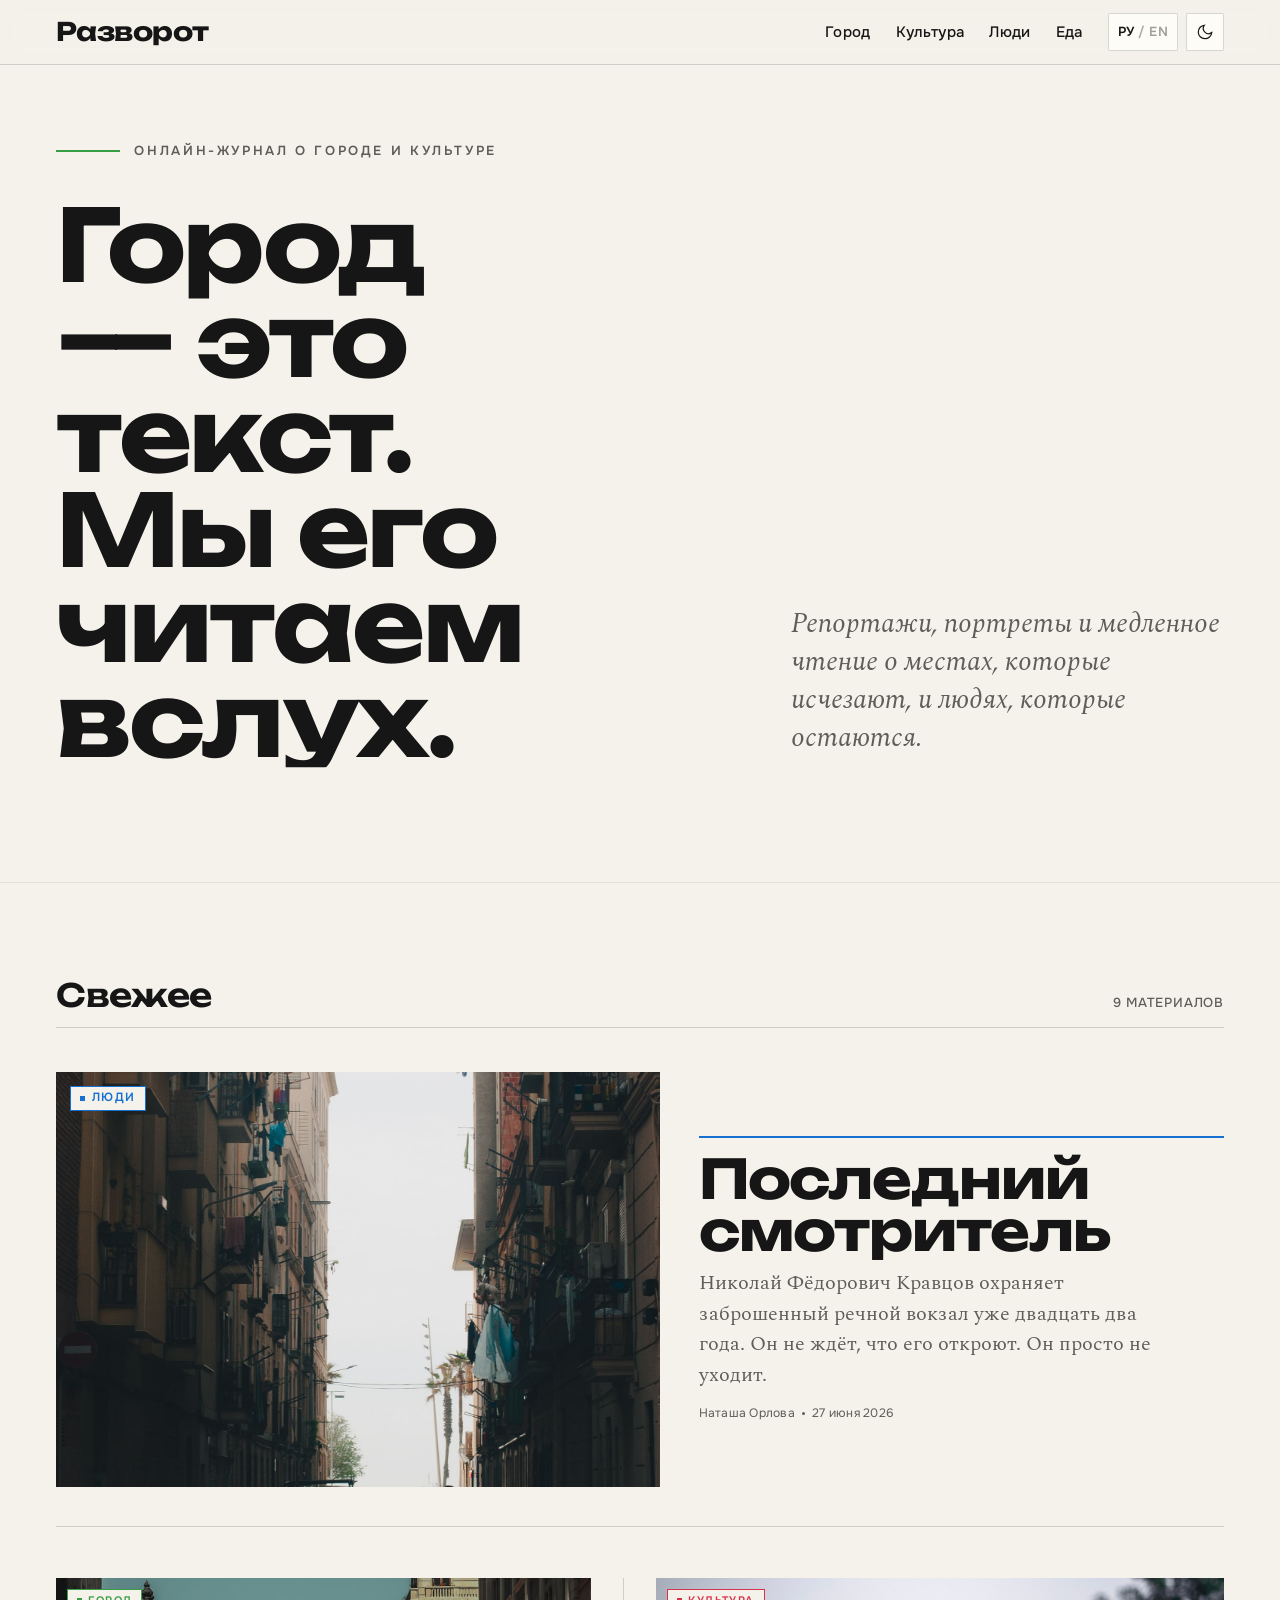
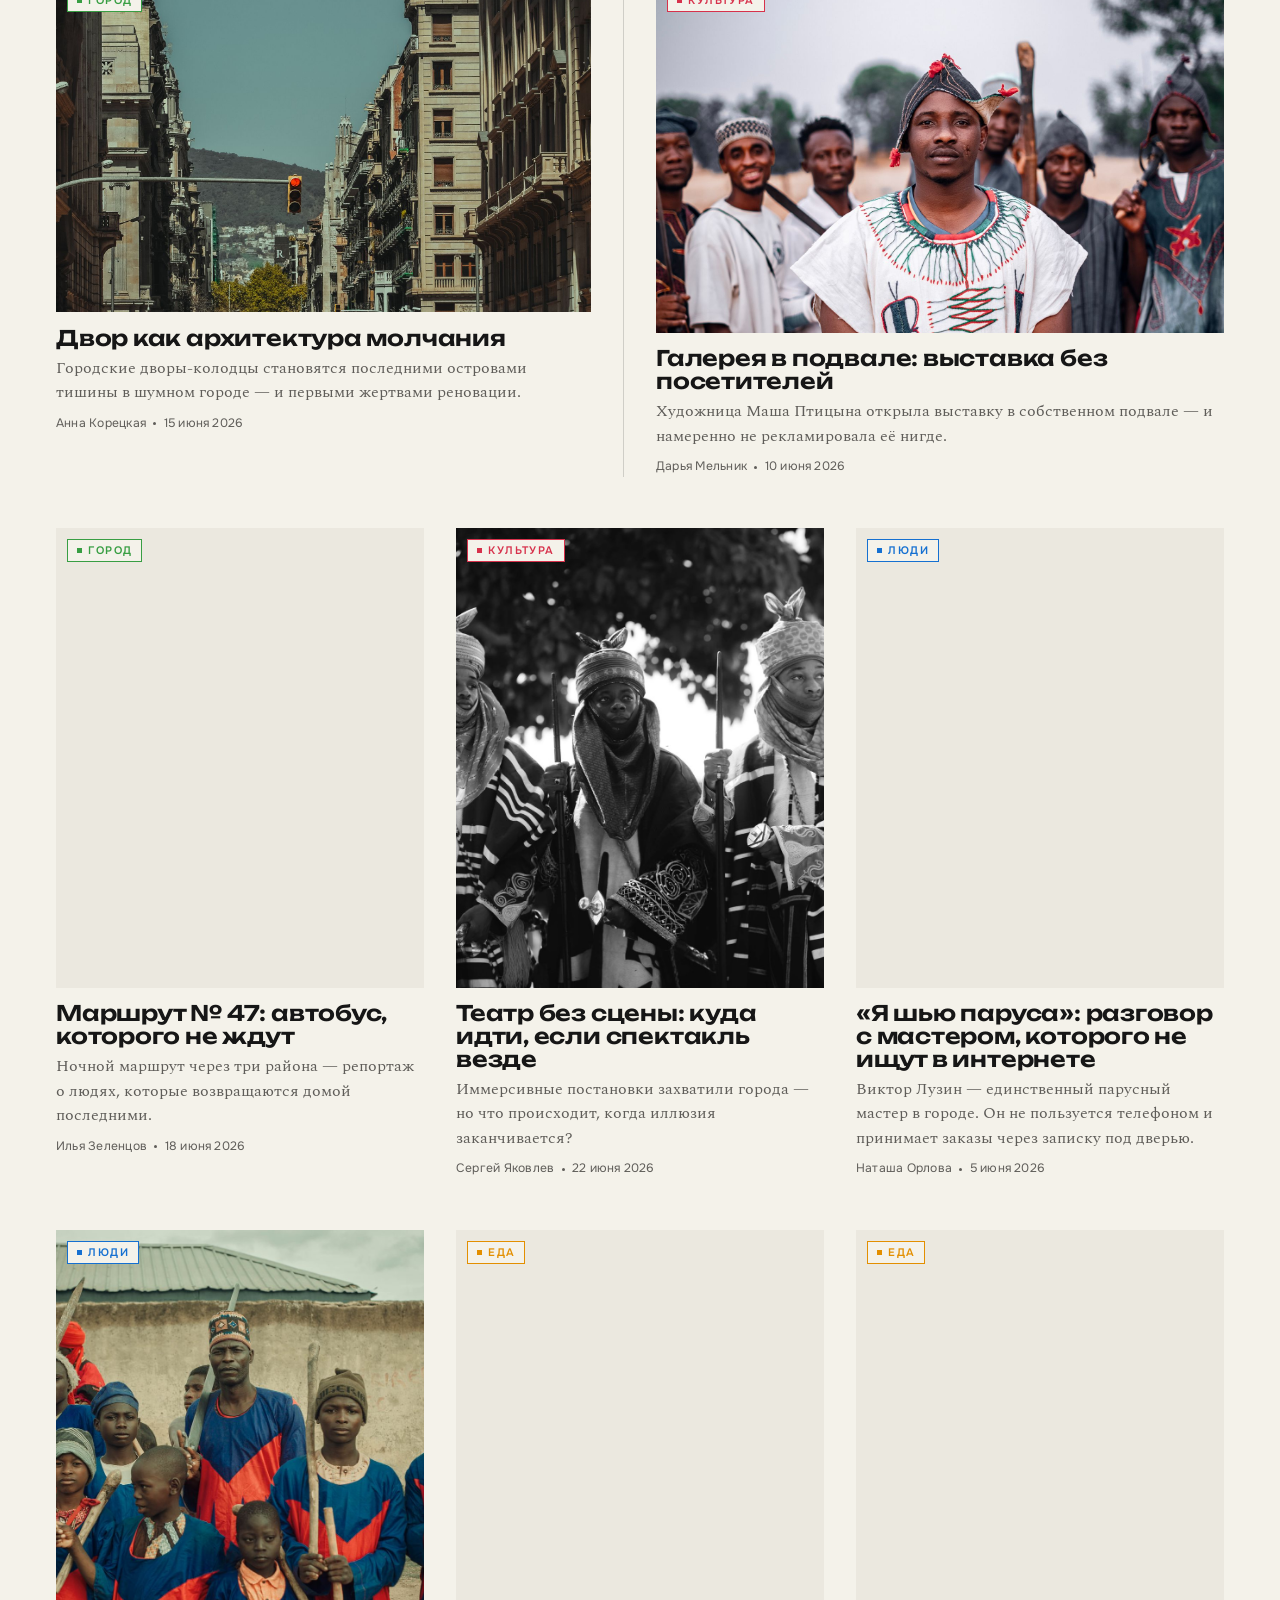
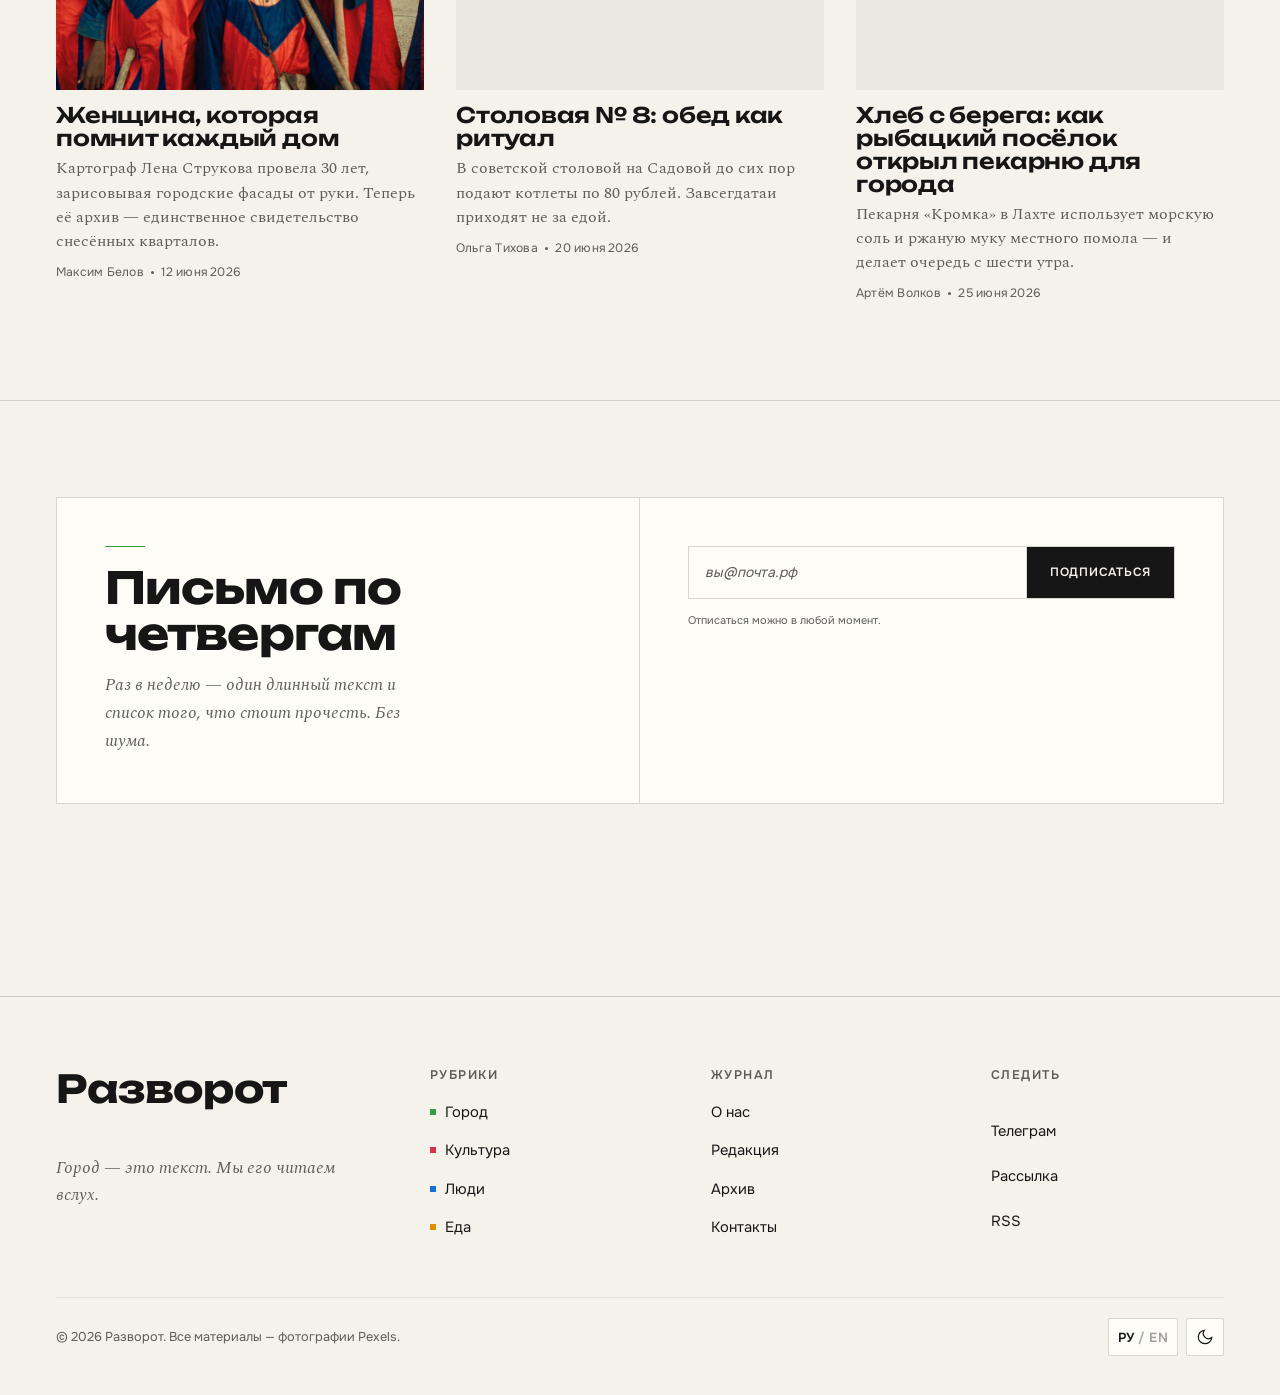
==== index.html @ 4202c64d "Журнал «Разворот» — RU/EN + тёмная тема, многостраничник" ====
<!DOCTYPE html>
<html lang="ru" data-theme="light">
<head>
  <meta charset="UTF-8">
  <meta name="viewport" content="width=device-width, initial-scale=1">
  <title data-ru="Разворот — журнал о городе и культуре" data-en="Razvorot — a magazine of city and culture">Разворот — журнал о городе и культуре</title>
  <meta name="description" data-ru="Город — это текст. Мы его читаем вслух." data-en="The city is a text. We read it aloud." content="Город — это текст. Мы его читаем вслух.">

  <!-- Favicon -->
  <link rel="icon" href="data:image/svg+xml,%3Csvg xmlns='http://www.w3.org/2000/svg' viewBox='0 0 32 32'%3E%3Crect width='32' height='32' fill='%23f2efe6'/%3E%3Ctext x='16' y='23' font-family='Georgia,serif' font-size='22' font-weight='700' text-anchor='middle' fill='%231a1a1a'%3E%D0%A0%3C/text%3E%3C/svg%3E">

  <!-- Theme-before-paint (no FOUC) -->
  <script>
    (function () {
      try {
        var t = localStorage.getItem('razvorot-theme');
        if (!t) t = matchMedia('(prefers-color-scheme: dark)').matches ? 'dark' : 'light';
        document.documentElement.setAttribute('data-theme', t);
        var l = localStorage.getItem('razvorot-lang');
        if (l === 'en') document.documentElement.setAttribute('lang', 'en');
      } catch (e) {}
    })();
  </script>

  <!-- Fonts: Unbounded (display) + Spectral (body) + Onest (ui), cyrillic+latin -->
  <link rel="preconnect" href="https://fonts.googleapis.com">
  <link rel="preconnect" href="https://fonts.gstatic.com" crossorigin>
  <link href="https://fonts.googleapis.com/css2?family=Unbounded:wght@600;700&family=Spectral:ital,wght@0,400;0,500;1,400;1,500&family=Onest:wght@400;500;600&display=swap&subset=cyrillic,latin" rel="stylesheet">

  <!-- Styles -->
  <link rel="stylesheet" href="css/base.css">
  <link rel="stylesheet" href="css/blocks/header.css">
  <link rel="stylesheet" href="css/blocks/masthead.css">
  <link rel="stylesheet" href="css/blocks/lenta.css">
  <link rel="stylesheet" href="css/blocks/newsletter.css">
  <link rel="stylesheet" href="css/blocks/footer.css">
</head>
<body>
  <!-- Scroll progress -->
  <div class="scroll-progress" aria-hidden="true">
    <div class="scroll-progress__bar" data-scroll-progress></div>
  </div>

  <a class="skip-link" href="#main" data-ru="К содержанию" data-en="Skip to content">К содержанию</a>

  <!-- ============ SHARED HEADER ============ -->
  <header class="site-header">
    <div class="container site-header__inner">
      <a class="wordmark" href="index.html" data-ru="Разворот" data-en="Razvorot">Разворот</a>

      <nav class="site-nav" aria-label="Рубрики">
        <ul class="site-nav__list">
          <li><a class="site-nav__link" href="rubric.html" data-rubric="city"    data-ru="Город" data-en="City">Город</a></li>
          <li><a class="site-nav__link" href="rubric.html" data-rubric="culture" data-ru="Культура" data-en="Culture">Культура</a></li>
          <li><a class="site-nav__link" href="rubric.html" data-rubric="people"  data-ru="Люди" data-en="People">Люди</a></li>
          <li><a class="site-nav__link" href="rubric.html" data-rubric="food"    data-ru="Еда" data-en="Food">Еда</a></li>
        </ul>

        <div class="site-tools">
          <button class="toggle-btn" data-lang-toggle type="button" aria-pressed="false" aria-label="Сменить язык / Switch language">
            <span class="lang-toggle__ru">РУ</span><span class="lang-toggle__sep">/</span><span class="lang-toggle__en">EN</span>
          </button>
          <button class="toggle-btn" data-theme-toggle type="button" aria-pressed="false"
                  data-label-dark="Тёмная тема" data-label-light="Светлая тема" aria-label="Тёмная тема">
            <svg class="theme-toggle__icon theme-toggle__moon" viewBox="0 0 24 24" fill="none" stroke="currentColor" stroke-width="1.6" aria-hidden="true"><path d="M21 12.8A9 9 0 1 1 11.2 3a7 7 0 0 0 9.8 9.8Z"/></svg>
            <svg class="theme-toggle__icon theme-toggle__sun" viewBox="0 0 24 24" fill="none" stroke="currentColor" stroke-width="1.6" aria-hidden="true"><circle cx="12" cy="12" r="4.2"/><path d="M12 2v2.5M12 19.5V22M2 12h2.5M19.5 12H22M4.9 4.9l1.8 1.8M17.3 17.3l1.8 1.8M19.1 4.9l-1.8 1.8M6.7 17.3l-1.8 1.8"/></svg>
          </button>
          <button class="burger" data-nav-toggle type="button" aria-expanded="false" aria-controls="nav-panel" aria-label="Меню">
            <span class="burger__bars"></span>
          </button>
        </div>
      </nav>
    </div>

    <!-- Mobile panel -->
    <div class="nav-panel" id="nav-panel" data-nav-panel data-open="false">
      <ul class="nav-panel__list">
        <li><a class="nav-panel__link" href="rubric.html"><span data-rubric="city"    data-ru="Город" data-en="City">Город</span></a></li>
        <li><a class="nav-panel__link" href="rubric.html"><span data-rubric="culture" data-ru="Культура" data-en="Culture">Культура</span></a></li>
        <li><a class="nav-panel__link" href="rubric.html"><span data-rubric="people"  data-ru="Люди" data-en="People">Люди</span></a></li>
        <li><a class="nav-panel__link" href="rubric.html"><span data-rubric="food"    data-ru="Еда" data-en="Food">Еда</span></a></li>
      </ul>
    </div>
  </header>

  <main id="main">
    <!-- ============ KINETIC MASTHEAD ============ -->
    <section class="masthead" data-masthead>
      <div class="container masthead__inner">
        <p class="masthead__eyebrow" data-reveal data-ru="Онлайн-журнал о городе и культуре" data-en="An online magazine of city and culture">Онлайн-журнал о городе и культуре</p>
        <h1 class="masthead__title">
          <span class="masthead__line" data-reveal-head data-ru="Город — это" data-en="The city is">Город — это</span>
          <span class="masthead__line" data-reveal-head data-ru="текст. Мы его" data-en="a text. We read">текст. Мы его</span>
          <span class="masthead__line" data-reveal-head data-ru="читаем вслух." data-en="it aloud.">читаем вслух.</span>
        </h1>
        <p class="masthead__tagline" data-reveal data-ru="Репортажи, портреты и медленное чтение о местах, которые исчезают, и людях, которые остаются." data-en="Reportage, portraits and slow reading about places that vanish and the people who stay.">Репортажи, портреты и медленное чтение о местах, которые исчезают, и людях, которые остаются.</p>
        <hr class="rule masthead__rule" data-reveal>
      </div>
    </section>

    <!-- ============ LENTA — broken grid of cards ============ -->
    <section class="lenta">
      <div class="container">
        <div class="lenta__head" data-reveal>
          <h2 class="lenta__title" data-ru="Свежее" data-en="Latest">Свежее</h2>
          <span class="lenta__count" data-ru="9 материалов" data-en="9 stories">9 материалов</span>
        </div>

        <div class="lenta__grid">

          <!-- HERO FEATURE -->
          <a class="card card--hero" href="article.html" data-rubric="people" data-reveal>
            <div class="card__media">
              <div class="card__img-wrap">
                <img class="card__img" src="img/hero-feature.jpg" width="1600" height="1100" loading="eager" decoding="async"
                     data-alt-ru="Заброшенный речной вокзал в сумерках" data-alt-en="An abandoned river terminal at dusk"
                     alt="Заброшенный речной вокзал в сумерках">
              </div>
              <span class="card__kicker" data-ru="Люди" data-en="People">Люди</span>
            </div>
            <div class="card__body">
              <h3 class="card__title" data-ru="Последний смотритель" data-en="The Last Caretaker">Последний смотритель</h3>
              <p class="card__dek" data-ru="Николай Фёдорович Кравцов охраняет заброшенный речной вокзал уже двадцать два года. Он не ждёт, что его откроют. Он просто не уходит." data-en="Nikolai Fyodorovich Kravtsov has been guarding an abandoned river terminal for twenty-two years. He is not waiting for it to reopen. He simply will not leave.">Николай Фёдорович Кравцов охраняет заброшенный речной вокзал уже двадцать два года. Он не ждёт, что его откроют. Он просто не уходит.</p>
              <p class="card__meta">
                <span data-ru="Наташа Орлова" data-en="Natasha Orlova">Наташа Орлова</span>
                <span class="card__meta-dot" aria-hidden="true"></span>
                <time datetime="2026-06-27" data-ru="27 июня 2026" data-en="June 27, 2026">27 июня 2026</time>
              </p>
            </div>
          </a>

          <!-- CITY 1 (wide) -->
          <a class="card card--wide" href="article.html" data-rubric="city" data-reveal style="--d:60ms">
            <div class="card__media">
              <div class="card__img-wrap">
                <img class="card__img" src="img/city-1.jpg" width="1600" height="1000" loading="lazy" decoding="async"
                     data-alt-ru="Городская улица с барьерами и архитектурой" data-alt-en="A city street with barriers and architecture"
                     alt="Городская улица с барьерами и архитектурой">
              </div>
              <span class="card__kicker" data-ru="Город" data-en="City">Город</span>
            </div>
            <div class="card__body">
              <h3 class="card__title" data-ru="Двор как архитектура молчания" data-en="The Courtyard as Architecture of Silence">Двор как архитектура молчания</h3>
              <p class="card__dek" data-ru="Городские дворы-колодцы становятся последними островами тишины в шумном городе — и первыми жертвами реновации." data-en="The city's enclosed courtyards are the last refuges of quiet in a loud metropolis — and the first to fall to renovation.">Городские дворы-колодцы становятся последними островами тишины в шумном городе — и первыми жертвами реновации.</p>
              <p class="card__meta">
                <span data-ru="Анна Корецкая" data-en="Anna Koretskaya">Анна Корецкая</span>
                <span class="card__meta-dot" aria-hidden="true"></span>
                <time datetime="2026-06-15" data-ru="15 июня 2026" data-en="June 15, 2026">15 июня 2026</time>
              </p>
            </div>
          </a>

          <!-- CULTURE 1 (wide) -->
          <a class="card card--wide" href="article.html" data-rubric="culture" data-reveal style="--d:120ms">
            <div class="card__media">
              <div class="card__img-wrap">
                <img class="card__img" src="img/culture-1.jpg" width="1600" height="1000" loading="lazy" decoding="async"
                     data-alt-ru="Художественная выставка, традиционный наряд" data-alt-en="An art exhibition, traditional attire"
                     alt="Художественная выставка, традиционный наряд">
              </div>
              <span class="card__kicker" data-ru="Культура" data-en="Culture">Культура</span>
            </div>
            <div class="card__body">
              <h3 class="card__title" data-ru="Галерея в подвале: выставка без посетителей" data-en="Gallery in a Basement: An Exhibition With No Audience">Галерея в подвале: выставка без посетителей</h3>
              <p class="card__dek" data-ru="Художница Маша Птицына открыла выставку в собственном подвале — и намеренно не рекламировала её нигде." data-en="Artist Masha Ptitsyna opened a show in her own basement and deliberately didn't advertise it anywhere.">Художница Маша Птицына открыла выставку в собственном подвале — и намеренно не рекламировала её нигде.</p>
              <p class="card__meta">
                <span data-ru="Дарья Мельник" data-en="Daria Melnik">Дарья Мельник</span>
                <span class="card__meta-dot" aria-hidden="true"></span>
                <time datetime="2026-06-10" data-ru="10 июня 2026" data-en="June 10, 2026">10 июня 2026</time>
              </p>
            </div>
          </a>

          <!-- CITY 2 -->
          <a class="card" href="article.html" data-rubric="city" data-reveal>
            <div class="card__media">
              <div class="card__img-wrap">
                <img class="card__img" src="img/city-2.jpg" width="1600" height="2000" loading="lazy" decoding="async"
                     data-alt-ru="Узкая европейская улочка" data-alt-en="A narrow European alleyway"
                     alt="Узкая европейская улочка">
              </div>
              <span class="card__kicker" data-ru="Город" data-en="City">Город</span>
            </div>
            <div class="card__body">
              <h3 class="card__title" data-ru="Маршрут № 47: автобус, которого не ждут" data-en="Route 47: The Bus Nobody Waits For">Маршрут № 47: автобус, которого не ждут</h3>
              <p class="card__dek" data-ru="Ночной маршрут через три района — репортаж о людях, которые возвращаются домой последними." data-en="A late-night route through three districts — a report on the people who come home last.">Ночной маршрут через три района — репортаж о людях, которые возвращаются домой последними.</p>
              <p class="card__meta">
                <span data-ru="Илья Зеленцов" data-en="Ilya Zelentsov">Илья Зеленцов</span>
                <span class="card__meta-dot" aria-hidden="true"></span>
                <time datetime="2026-06-18" data-ru="18 июня 2026" data-en="June 18, 2026">18 июня 2026</time>
              </p>
            </div>
          </a>

          <!-- CULTURE 2 -->
          <a class="card" href="article.html" data-rubric="culture" data-reveal style="--d:60ms">
            <div class="card__media">
              <div class="card__img-wrap">
                <img class="card__img" src="img/culture-2.jpg" width="1600" height="1067" loading="lazy" decoding="async"
                     data-alt-ru="Люди в традиционных нарядах на фестивале" data-alt-en="People in traditional attire at a festival"
                     alt="Люди в традиционных нарядах на фестивале">
              </div>
              <span class="card__kicker" data-ru="Культура" data-en="Culture">Культура</span>
            </div>
            <div class="card__body">
              <h3 class="card__title" data-ru="Театр без сцены: куда идти, если спектакль везде" data-en="Theatre Without a Stage: Where to Go When the Show Is Everywhere">Театр без сцены: куда идти, если спектакль везде</h3>
              <p class="card__dek" data-ru="Иммерсивные постановки захватили города — но что происходит, когда иллюзия заканчивается?" data-en="Immersive productions have taken over cities — but what happens when the illusion runs out?">Иммерсивные постановки захватили города — но что происходит, когда иллюзия заканчивается?</p>
              <p class="card__meta">
                <span data-ru="Сергей Яковлев" data-en="Sergey Yakovlev">Сергей Яковлев</span>
                <span class="card__meta-dot" aria-hidden="true"></span>
                <time datetime="2026-06-22" data-ru="22 июня 2026" data-en="June 22, 2026">22 июня 2026</time>
              </p>
            </div>
          </a>

          <!-- PEOPLE 1 -->
          <a class="card" href="article.html" data-rubric="people" data-reveal style="--d:120ms">
            <div class="card__media">
              <div class="card__img-wrap">
                <img class="card__img" src="img/people-1.jpg" width="1600" height="2000" loading="lazy" decoding="async"
                     data-alt-ru="Портрет в традиционном наряде" data-alt-en="A portrait in traditional attire"
                     alt="Портрет в традиционном наряде">
              </div>
              <span class="card__kicker" data-ru="Люди" data-en="People">Люди</span>
            </div>
            <div class="card__body">
              <h3 class="card__title" data-ru="«Я шью паруса»: разговор с мастером, которого не ищут в интернете" data-en="'I Sew Sails': A Conversation With a Craftsman You Won't Find Online">«Я шью паруса»: разговор с мастером, которого не ищут в интернете</h3>
              <p class="card__dek" data-ru="Виктор Лузин — единственный парусный мастер в городе. Он не пользуется телефоном и принимает заказы через записку под дверью." data-en="Viktor Luzin is the city's only sailmaker. He doesn't use a phone and accepts orders via a note slipped under his door.">Виктор Лузин — единственный парусный мастер в городе. Он не пользуется телефоном и принимает заказы через записку под дверью.</p>
              <p class="card__meta">
                <span data-ru="Наташа Орлова" data-en="Natasha Orlova">Наташа Орлова</span>
                <span class="card__meta-dot" aria-hidden="true"></span>
                <time datetime="2026-06-05" data-ru="5 июня 2026" data-en="June 5, 2026">5 июня 2026</time>
              </p>
            </div>
          </a>

          <!-- PEOPLE 2 -->
          <a class="card" href="article.html" data-rubric="people" data-reveal>
            <div class="card__media">
              <div class="card__img-wrap">
                <img class="card__img" src="img/people-2.jpg" width="1600" height="1067" loading="lazy" decoding="async"
                     data-alt-ru="Люди с церемониальными посохами на улице" data-alt-en="People with ceremonial staffs outdoors"
                     alt="Люди с церемониальными посохами на улице">
              </div>
              <span class="card__kicker" data-ru="Люди" data-en="People">Люди</span>
            </div>
            <div class="card__body">
              <h3 class="card__title" data-ru="Женщина, которая помнит каждый дом" data-en="The Woman Who Remembers Every Building">Женщина, которая помнит каждый дом</h3>
              <p class="card__dek" data-ru="Картограф Лена Струкова провела 30 лет, зарисовывая городские фасады от руки. Теперь её архив — единственное свидетельство снесённых кварталов." data-en="Cartographer Lena Strukova spent 30 years sketching city facades by hand. Her archive is now the only record of demolished blocks.">Картограф Лена Струкова провела 30 лет, зарисовывая городские фасады от руки. Теперь её архив — единственное свидетельство снесённых кварталов.</p>
              <p class="card__meta">
                <span data-ru="Максим Белов" data-en="Maxim Belov">Максим Белов</span>
                <span class="card__meta-dot" aria-hidden="true"></span>
                <time datetime="2026-06-12" data-ru="12 июня 2026" data-en="June 12, 2026">12 июня 2026</time>
              </p>
            </div>
          </a>

          <!-- FOOD 1 -->
          <a class="card" href="article.html" data-rubric="food" data-reveal style="--d:60ms">
            <div class="card__media">
              <div class="card__img-wrap">
                <img class="card__img" src="img/food-1.jpg" width="1600" height="2000" loading="lazy" decoding="async"
                     data-alt-ru="Тарелка пасты со сливочным соусом" data-alt-en="A plate of pasta with cream sauce"
                     alt="Тарелка пасты со сливочным соусом">
              </div>
              <span class="card__kicker" data-ru="Еда" data-en="Food">Еда</span>
            </div>
            <div class="card__body">
              <h3 class="card__title" data-ru="Столовая № 8: обед как ритуал" data-en="Canteen No. 8: Lunch as Ritual">Столовая № 8: обед как ритуал</h3>
              <p class="card__dek" data-ru="В советской столовой на Садовой до сих пор подают котлеты по 80 рублей. Завсегдатаи приходят не за едой." data-en="A Soviet-era canteen on Sadovaya still serves cutlets for 80 rubles. The regulars don't come for the food.">В советской столовой на Садовой до сих пор подают котлеты по 80 рублей. Завсегдатаи приходят не за едой.</p>
              <p class="card__meta">
                <span data-ru="Ольга Тихова" data-en="Olga Tikhova">Ольга Тихова</span>
                <span class="card__meta-dot" aria-hidden="true"></span>
                <time datetime="2026-06-20" data-ru="20 июня 2026" data-en="June 20, 2026">20 июня 2026</time>
              </p>
            </div>
          </a>

          <!-- FOOD 2 -->
          <a class="card" href="article.html" data-rubric="food" data-reveal style="--d:120ms">
            <div class="card__media">
              <div class="card__img-wrap">
                <img class="card__img" src="img/food-2.jpg" width="1600" height="2000" loading="lazy" decoding="async"
                     data-alt-ru="Тартар из тунца на белой тарелке" data-alt-en="Tuna tartare on a white plate"
                     alt="Тартар из тунца на белой тарелке">
              </div>
              <span class="card__kicker" data-ru="Еда" data-en="Food">Еда</span>
            </div>
            <div class="card__body">
              <h3 class="card__title" data-ru="Хлеб с берега: как рыбацкий посёлок открыл пекарню для города" data-en="Bread From the Shore: How a Fishing Village Opened a Bakery for the City">Хлеб с берега: как рыбацкий посёлок открыл пекарню для города</h3>
              <p class="card__dek" data-ru="Пекарня «Кромка» в Лахте использует морскую соль и ржаную муку местного помола — и делает очередь с шести утра." data-en="Kromka bakery in Lakhta uses sea salt and locally milled rye flour — and draws a queue from six in the morning.">Пекарня «Кромка» в Лахте использует морскую соль и ржаную муку местного помола — и делает очередь с шести утра.</p>
              <p class="card__meta">
                <span data-ru="Артём Волков" data-en="Artyom Volkov">Артём Волков</span>
                <span class="card__meta-dot" aria-hidden="true"></span>
                <time datetime="2026-06-25" data-ru="25 июня 2026" data-en="June 25, 2026">25 июня 2026</time>
              </p>
            </div>
          </a>

        </div>
      </div>
    </section>

    <!-- ============ NEWSLETTER ============ -->
    <section class="newsletter">
      <div class="container">
        <div class="newsletter__inner" data-reveal data-newsletter>
          <div>
            <h2 class="newsletter__title" data-ru="Письмо по четвергам" data-en="A letter on Thursdays">Письмо по четвергам</h2>
            <p class="newsletter__lead" data-ru="Раз в неделю — один длинный текст и список того, что стоит прочесть. Без шума." data-en="Once a week — one long read and a short list worth your time. No noise.">Раз в неделю — один длинный текст и список того, что стоит прочесть. Без шума.</p>
          </div>

          <form class="newsletter__form" data-newsletter-form novalidate>
            <div class="newsletter__row">
              <input class="newsletter__input" type="email" name="email" required autocomplete="email"
                     data-ru="вы@почта.рф" data-en="you@email.com" placeholder="вы@почта.рф"
                     aria-label="Email">
              <button class="newsletter__btn" type="submit" data-ru="Подписаться" data-en="Subscribe">Подписаться</button>
            </div>
            <p class="newsletter__note" data-ru="Отписаться можно в любой момент." data-en="Unsubscribe anytime.">Отписаться можно в любой момент.</p>
          </form>

          <p class="newsletter__success" role="status">
            <svg class="newsletter__success-icon" viewBox="0 0 26 26" fill="none" aria-hidden="true">
              <circle cx="13" cy="13" r="11.5" stroke-width="1.5"/>
              <path d="M7.5 13.5l3.5 3.5 7.5-8" stroke-width="2" stroke-linecap="round" stroke-linejoin="round"/>
            </svg>
            <span data-ru="Готово — проверьте почту." data-en="Done — check your inbox.">Готово — проверьте почту.</span>
          </p>
        </div>
      </div>
    </section>
  </main>

  <!-- ============ SHARED FOOTER ============ -->
  <footer class="site-footer">
    <div class="container">
      <div class="site-footer__top">
        <div class="site-footer__brand" data-reveal>
          <a class="wordmark" href="index.html" data-ru="Разворот" data-en="Razvorot">Разворот</a>
          <p class="site-footer__about" data-ru="Город — это текст. Мы его читаем вслух." data-en="The city is a text. We read it aloud.">Город — это текст. Мы его читаем вслух.</p>
        </div>

        <div class="footer-col" data-reveal style="--d:150ms">
          <h3 class="footer-col__title" data-ru="Рубрики" data-en="Rubrics">Рубрики</h3>
          <ul class="footer-col__list">
            <li><a class="footer-col__link" href="rubric.html" data-rubric="city"    data-ru="Город" data-en="City">Город</a></li>
            <li><a class="footer-col__link" href="rubric.html" data-rubric="culture" data-ru="Культура" data-en="Culture">Культура</a></li>
            <li><a class="footer-col__link" href="rubric.html" data-rubric="people"  data-ru="Люди" data-en="People">Люди</a></li>
            <li><a class="footer-col__link" href="rubric.html" data-rubric="food"    data-ru="Еда" data-en="Food">Еда</a></li>
          </ul>
        </div>

        <div class="footer-col" data-reveal style="--d:300ms">
          <h3 class="footer-col__title" data-ru="Журнал" data-en="Magazine">Журнал</h3>
          <ul class="footer-col__list">
            <li><a class="footer-col__link" href="#" data-ru="О нас" data-en="About">О нас</a></li>
            <li><a class="footer-col__link" href="#" data-ru="Редакция" data-en="Editorial team">Редакция</a></li>
            <li><a class="footer-col__link" href="#" data-ru="Архив" data-en="Archive">Архив</a></li>
            <li><a class="footer-col__link" href="#" data-ru="Контакты" data-en="Contacts">Контакты</a></li>
          </ul>
        </div>

        <div class="footer-col" data-reveal style="--d:450ms">
          <h3 class="footer-col__title" data-ru="Следить" data-en="Follow">Следить</h3>
          <ul class="footer-col__list">
            <li><a class="footer-col__link" href="#" data-ru="Телеграм" data-en="Telegram">Телеграм</a></li>
            <li><a class="footer-col__link" href="#" data-ru="Рассылка" data-en="Newsletter">Рассылка</a></li>
            <li><a class="footer-col__link" href="#" data-ru="RSS" data-en="RSS">RSS</a></li>
          </ul>
        </div>
      </div>

      <div class="site-footer__bottom">
        <p class="site-footer__copy" data-ru="© 2026 Разворот. Все материалы — фотографии Pexels." data-en="© 2026 Razvorot. All imagery courtesy of Pexels.">© 2026 Разворот. Все материалы — фотографии Pexels.</p>
        <div class="site-tools">
          <button class="toggle-btn" data-lang-toggle type="button" aria-pressed="false" aria-label="Сменить язык / Switch language">
            <span class="lang-toggle__ru">РУ</span><span class="lang-toggle__sep">/</span><span class="lang-toggle__en">EN</span>
          </button>
          <button class="toggle-btn" data-theme-toggle type="button" aria-pressed="false"
                  data-label-dark="Тёмная тема" data-label-light="Светлая тема" aria-label="Тёмная тема">
            <svg class="theme-toggle__icon theme-toggle__moon" viewBox="0 0 24 24" fill="none" stroke="currentColor" stroke-width="1.6" aria-hidden="true"><path d="M21 12.8A9 9 0 1 1 11.2 3a7 7 0 0 0 9.8 9.8Z"/></svg>
            <svg class="theme-toggle__icon theme-toggle__sun" viewBox="0 0 24 24" fill="none" stroke="currentColor" stroke-width="1.6" aria-hidden="true"><circle cx="12" cy="12" r="4.2"/><path d="M12 2v2.5M12 19.5V22M2 12h2.5M19.5 12H22M4.9 4.9l1.8 1.8M17.3 17.3l1.8 1.8M19.1 4.9l-1.8 1.8M6.7 17.3l-1.8 1.8"/></svg>
          </button>
        </div>
      </div>
    </div>
  </footer>

  <!-- Newsletter success (small, page-local) -->
  <script>
    (function () {
      var box = document.querySelector('[data-newsletter]');
      var form = document.querySelector('[data-newsletter-form]');
      if (!box || !form) return;
      form.addEventListener('submit', function (e) {
        e.preventDefault();
        var email = form.querySelector('input[type="email"]');
        if (!email || !email.value || !email.checkValidity()) { email && email.focus(); return; }
        box.classList.add('is-done');
      });
    })();
  </script>

  <!-- Shared module entry -->
  <script type="module" src="js/main.js"></script>
</body>
</html>
---- css/base.css ----
/* ============================================================
   base.css — reset, theme-driven body, base type, utilities,
   reveal contract, scroll-progress, a11y. Tokens from settings.css.
   ============================================================ */

@import url('./settings.css');

/* ---- Reset ---- */
*, *::before, *::after { box-sizing: border-box; }
* { margin: 0; }

html {
  overflow-x: clip;                 /* no 390px horizontal overflow */
  -webkit-text-size-adjust: 100%;
  scroll-behavior: smooth;
}
body {
  overflow-x: hidden;               /* belt + braces with html clip */
  background: var(--bg);
  color: var(--ink);
  font-family: var(--font-body);
  font-size: clamp(1rem, 0.96rem + 0.3vw, 1.125rem);
  line-height: 1.6;
  font-weight: 400;
  -webkit-font-smoothing: antialiased;
  text-rendering: optimizeLegibility;
  min-height: 100dvh;
  transition: background 0.35s var(--ease), color 0.35s var(--ease);
}

img, picture, svg, video { display: block; max-width: 100%; height: auto; }
img { background: var(--surface-2); }

button, input, select, textarea { font: inherit; color: inherit; }
button { cursor: pointer; background: none; border: none; }
a { color: inherit; text-decoration: none; }

ul, ol { list-style: none; padding: 0; }

/* ---- Base type ---- */
h1, h2, h3, h4 { font-family: var(--font-head); font-weight: 700; line-height: 1.04; letter-spacing: -0.01em; }
h1 { font-weight: 700; }
.font-ui { font-family: var(--font-ui); }

::selection { background: var(--accent); color: var(--bg); }

/* ---- Layout utilities ---- */
.container {
  width: 100%;
  max-width: var(--container);
  margin-inline: auto;
  padding-inline: var(--pad-x);
}
.u-wrap { max-width: var(--container); margin-inline: auto; }
.u-bleed { width: 100vw; margin-inline: calc(50% - 50vw); }

/* hairline column rule */
.rule { border: 0; border-top: var(--line-w) solid var(--line); }

/* ============================================================
   REVEAL CONTRACT — declared ONCE here. Blocks only toggle .is-revealed.
   ============================================================ */
[data-reveal] {
  opacity: 0;
  transform: translateY(var(--reveal-shift));
  transition:
    opacity var(--reveal-dur) var(--ease),
    transform var(--reveal-dur) var(--ease);
  will-change: opacity, transform;
}
[data-reveal].is-revealed {
  opacity: 1;
  transform: none;
}

/* headline clip-wipe (kinetic masthead / titles) */
[data-reveal-head] {
  clip-path: inset(0 100% 0 0);
  transition: clip-path var(--reveal-dur) var(--ease-out);
  will-change: clip-path;
}
[data-reveal-head].is-revealed {
  clip-path: inset(0 0 0 0);
}

/* staggered children via inline --d (transition-delay) */
[data-reveal][style*="--d"] { transition-delay: var(--d); }

@media (prefers-reduced-motion: reduce) {
  html { scroll-behavior: auto; }
  *, *::before, *::after {
    animation-duration: 0.001ms !important;
    transition-duration: 0.001ms !important;
  }
  [data-reveal], [data-reveal-head] { opacity: 1; transform: none; clip-path: none; }
}

/* ============================================================
   Scroll-progress bar — thin, top, accent-tinted.
   ============================================================ */
.scroll-progress {
  position: fixed;
  inset: 0 0 auto 0;
  height: 3px;
  z-index: 200;
  background: transparent;
  pointer-events: none;
}
.scroll-progress__bar {
  height: 100%;
  width: 0%;
  background: var(--ink);
  transform-origin: left center;
  transition: width 80ms linear;
}

/* ---- Skip link ---- */
.skip-link {
  position: absolute;
  left: 0.5rem;
  top: -3rem;
  z-index: 300;
  padding: 0.6rem 1rem;
  background: var(--ink);
  color: var(--bg);
  font-family: var(--font-ui);
  font-size: 0.875rem;
  border-radius: 0;
  transition: top 0.18s var(--ease);
}
.skip-link:focus { top: 0.5rem; }

/* ---- Focus-visible ---- */
:focus-visible {
  outline: 2px solid var(--accent);
  outline-offset: 3px;
}
[data-rubric] :focus-visible,
[data-rubric]:focus-visible { outline-color: var(--accent); }

/* ---- Helpers ---- */
.visually-hidden {
  position: absolute; width: 1px; height: 1px;
  padding: 0; margin: -1px; overflow: hidden;
  clip: rect(0 0 0 0); white-space: nowrap; border: 0;
}
---- css/blocks/header.css ----
/* ============================================================
   header.css — shared sticky masthead bar for «Разворот».
   Wordmark · rubric nav · lang-toggle (РУ/EN) · theme-toggle
   (sun/moon) · burger + mobile panel.

   Editorial broadsheet: 1px hairline rules, 0–2px radius, NO heavy
   shadows, fluid clamp(). References ONLY theme tokens (light AND
   dark). Per-rubric --accent appears ONLY on nav underlines / kickers
   / hairlines — never body text. AA in BOTH themes. Clean 390px
   reflow: mobile overrides reuse the SAME selectors. Identical across
   index.html / article.html / rubric.html.
   ============================================================ */

/* ---- Bar ---------------------------------------------------- */
.site-header {
  position: sticky;
  top: 0;
  z-index: 100;
  /* translucent newsprint; falls back to solid where no backdrop-filter */
  background: var(--bg);
  border-bottom: var(--line-w) solid var(--line);
}
@supports (backdrop-filter: blur(1px)) or (-webkit-backdrop-filter: blur(1px)) {
  .site-header {
    background: color-mix(in oklch, var(--bg) 86%, transparent);
    -webkit-backdrop-filter: saturate(1.1) blur(10px);
    backdrop-filter: saturate(1.1) blur(10px);
  }
}

.site-header__inner {
  display: flex;
  align-items: center;
  gap: clamp(1rem, 3vw, 2.5rem);
  min-height: 64px;
  padding-block: 0.7rem;
}

/* ---- Wordmark ----------------------------------------------- */
.wordmark {
  font-family: var(--font-head);
  font-weight: 700;
  font-size: clamp(1.15rem, 1rem + 0.8vw, 1.6rem);
  letter-spacing: -0.02em;
  line-height: 1;
  white-space: nowrap;
  color: var(--ink);
  transition: opacity 0.2s var(--ease);
}
.site-header .wordmark:hover { opacity: 0.7; }

/* ---- Primary nav (desktop) ---------------------------------- */
.site-nav {
  display: flex;
  align-items: center;
  gap: clamp(0.75rem, 2vw, 1.6rem);
  margin-inline-start: auto;        /* push nav + tools to the right */
}
.site-nav__list {
  display: flex;
  align-items: center;
  gap: clamp(0.85rem, 2vw, 1.6rem);
}
.site-nav__link {
  display: inline-block;
  font-family: var(--font-ui);
  font-weight: 500;
  font-size: clamp(0.85rem, 0.82rem + 0.15vw, 0.95rem);
  letter-spacing: 0.01em;
  line-height: 1;
  padding: 0.4rem 0;
  position: relative;
  color: var(--ink);              /* AA body ink — accent only on the rule */
}
/* hairline underline that resolves into the rubric accent */
.site-nav__link::after {
  content: "";
  position: absolute;
  left: 0;
  right: 0;
  bottom: -2px;
  height: 2px;
  background: var(--accent);
  transform: scaleX(0);
  transform-origin: left center;
  transition: transform 0.28s var(--ease);
}
.site-nav__link:hover::after,
.site-nav__link:focus-visible::after,
.site-nav__link[aria-current="page"]::after { transform: scaleX(1); }
.site-nav__link[aria-current="page"] { font-weight: 600; }

/* ---- Toolbar (toggles + burger) ----------------------------- */
.site-tools {
  display: flex;
  align-items: center;
  gap: 0.5rem;
}

.toggle-btn {
  display: inline-flex;
  align-items: center;
  justify-content: center;
  height: 38px;
  min-width: 38px;
  padding-inline: 0.55rem;
  border: var(--line-w) solid var(--line);
  border-radius: 2px;             /* editorial: minimal radius */
  background: var(--surface);
  color: var(--ink);
  font-family: var(--font-ui);
  font-weight: 600;
  font-size: 0.82rem;
  line-height: 1;
  letter-spacing: 0.04em;
  transition:
    background 0.2s var(--ease),
    border-color 0.2s var(--ease),
    color 0.2s var(--ease);
}
.toggle-btn:hover { border-color: var(--ink); }

/* lang toggle — РУ / EN; the inactive language dims (JS sets data-lang) */
.lang-toggle__ru,
.lang-toggle__en { display: inline; transition: opacity 0.2s var(--ease); }
[data-lang-toggle][data-lang="ru"] .lang-toggle__en,
[data-lang-toggle]:not([data-lang]) .lang-toggle__en { opacity: 0.4; }
[data-lang-toggle][data-lang="en"] .lang-toggle__ru { opacity: 0.4; }
.lang-toggle__sep { opacity: 0.35; margin-inline: 0.22rem; }

/* theme toggle — sun in dark, moon in light */
.theme-toggle__icon { width: 18px; height: 18px; }
.theme-toggle__sun  { display: none; }
.theme-toggle__moon { display: block; }
html[data-theme="dark"] .theme-toggle__sun  { display: block; }
html[data-theme="dark"] .theme-toggle__moon { display: none; }

/* ---- Burger (hidden on desktop) ----------------------------- */
.burger {
  display: none;
  width: 40px;
  height: 38px;
  border: var(--line-w) solid var(--line);
  border-radius: 2px;
  background: var(--surface);
  position: relative;
  transition: border-color 0.2s var(--ease);
}
.burger:hover { border-color: var(--ink); }
.burger__bars,
.burger__bars::before,
.burger__bars::after {
  content: "";
  position: absolute;
  left: 50%;
  top: 50%;
  width: 18px;
  height: 2px;
  background: var(--ink);
  transform: translate(-50%, -50%);
  transition: transform 0.25s var(--ease), opacity 0.2s var(--ease);
}
.burger__bars::before { transform: translate(-50%, calc(-50% - 6px)); }
.burger__bars::after  { transform: translate(-50%, calc(-50% + 6px)); }
.burger[aria-expanded="true"] .burger__bars { background: transparent; }
.burger[aria-expanded="true"] .burger__bars::before { transform: translate(-50%, -50%) rotate(45deg); }
.burger[aria-expanded="true"] .burger__bars::after  { transform: translate(-50%, -50%) rotate(-45deg); }

/* ---- Mobile panel (rendered only at the breakpoint) --------- */
.nav-panel { display: none; }

/* ============================================================
   MOBILE — broken to a single column, burger-driven panel.
   No horizontal overflow; reuses the SAME selectors as desktop.
   ============================================================ */
@media (max-width: 860px) {
  /* hide the inline list, surface the burger */
  .site-nav__list { display: none; }
  .burger { display: block; }

  .nav-panel {
    display: block;
    position: fixed;
    inset: 64px 0 auto 0;           /* tucks under the 64px bar */
    z-index: 99;
    background: var(--bg);
    border-bottom: var(--line-w) solid var(--line);
    padding: 1.25rem var(--pad-x) 2rem;
    transform: translateY(-12px);
    opacity: 0;
    pointer-events: none;
    transition: transform 0.28s var(--ease), opacity 0.28s var(--ease);
  }
  .nav-panel[data-open="true"] {
    transform: translateY(0);
    opacity: 1;
    pointer-events: auto;
  }
  .nav-panel__list {
    display: flex;
    flex-direction: column;
    gap: 0.25rem;
  }
  .nav-panel__link {
    display: block;
    font-family: var(--font-head);
    font-weight: 600;
    font-size: clamp(1.4rem, 1.2rem + 2vw, 1.75rem);
    line-height: 1.1;
    padding: 0.6rem 0;
    border-bottom: var(--line-w) solid var(--line-soft);
    color: var(--ink);
  }
  /* rubric label resolves into its accent — kicker-style, not body text */
  .nav-panel__link [data-rubric] { color: var(--accent); }
}

/* very narrow (≤390px): keep the toolbar from crowding the wordmark */
@media (max-width: 390px) {
  .site-header__inner { gap: 0.75rem; }
  .site-tools { gap: 0.4rem; }
  .toggle-btn { padding-inline: 0.45rem; }
}
---- css/blocks/masthead.css ----
/* ============================================================
   masthead.css — home hero (kinetic broadsheet masthead).
   Wide, image-led editorial scale. Title reveals via clip-wipe
   per line ([data-reveal-head]); eyebrow + tagline + hairline rule
   rise via [data-reveal]. References theme tokens ONLY — AA in
   BOTH light & dark. Per-rubric accent (lime) on eyebrow tick &
   rule ONLY, never body text. 0–2px radius, 1px hairlines, clamp().
   Blocks toggle .is-revealed only (contract lives in base.css).
   ============================================================ */

.masthead {
  padding-block: clamp(2.75rem, 6vw, 5.5rem) clamp(2rem, 4vw, 3.25rem);
  border-bottom: var(--line-w) solid var(--line-soft);
}

/* Broadsheet measure: title gets its own column, tagline hangs in a
   second column on wide screens so the spread reads as a real masthead. */
.masthead__inner {
  display: grid;
  grid-template-columns: minmax(0, 1fr);
  gap: clamp(1.5rem, 3vw, 2.25rem);
}

/* ---- Eyebrow (kicker) — UI label, lime tick, hairline-quiet ---- */
.masthead__eyebrow {
  display: flex;
  align-items: center;
  gap: clamp(0.6rem, 1.2vw, 0.9rem);
  font-family: var(--font-ui);
  font-weight: 600;
  font-size: clamp(0.72rem, 0.68rem + 0.18vw, 0.82rem);
  line-height: 1.3;
  letter-spacing: 0.2em;
  text-transform: uppercase;
  color: var(--muted);
}
.masthead__eyebrow::before {
  content: "";
  flex: 0 0 auto;
  width: clamp(28px, 6vw, 64px);
  height: 2px;
  background: var(--accent-city);   /* per-rubric accent on rule/tick only */
}

/* ---- Kinetic display title — wide broadsheet, per-line clip-wipe ---- */
.masthead__title {
  font-family: var(--font-head);
  font-weight: 700;
  font-size: clamp(2.5rem, 1.6rem + 7vw, 6.25rem);
  line-height: 0.95;
  letter-spacing: -0.025em;
  text-wrap: balance;
  max-width: 18ch;
}
/* each line is its own [data-reveal-head]; clip-wipe defined in base.css.
   block + min-width:0 keeps the wipe clean and avoids overflow on narrow. */
.masthead__line {
  display: block;
  min-width: 0;
}

/* ---- Tagline — editorial serif italic, secondary ink ---- */
.masthead__tagline {
  font-family: var(--font-body);
  font-style: italic;
  font-weight: 400;
  font-size: clamp(1.1rem, 0.98rem + 0.95vw, 1.7rem);
  line-height: 1.4;
  color: var(--muted);
  max-width: 42ch;
}

/* ---- Hairline rule — full-measure column rule, minimal ---- */
.masthead__rule {
  margin-top: clamp(0.75rem, 2vw, 1.5rem);
  border-top-color: var(--line);
}

/* ============================================================
   WIDE: lay the masthead as a two-column spread (title leads,
   tagline + rule hang in a tighter right column). Title may break
   the column edge slightly for a kinetic broken-grid feel.
   ============================================================ */
@media (min-width: 900px) {
  .masthead__inner {
    grid-template-columns: minmax(0, 1.55fr) minmax(0, 1fr);
    column-gap: clamp(2rem, 5vw, 4.5rem);
    row-gap: clamp(1.5rem, 3vw, 2.5rem);
    align-items: end;
  }
  .masthead__eyebrow { grid-column: 1 / -1; }
  .masthead__title   { grid-column: 1; grid-row: 2; }
  .masthead__tagline {
    grid-column: 2;
    grid-row: 2;
    align-self: end;
    padding-bottom: 0.35em;
  }
  .masthead__rule { grid-column: 1 / -1; grid-row: 3; }
}

/* ============================================================
   MOBILE / 390px reflow — single column, no horizontal overflow.
   Reuse the SAME selectors; just relax the spread back to stacked.
   ============================================================ */
@media (max-width: 540px) {
  .masthead { padding-block: clamp(2.25rem, 9vw, 3rem) 2rem; }
  .masthead__title { max-width: 100%; }
  .masthead__tagline { max-width: 100%; }
}
---- css/blocks/lenta.css ----
/* ============================================================
   lenta.css — broken-grid article feed, mini magazine spreads.
   BEM: .lenta / .lenta__grid / .card / .card--hero / .card--wide
   Tokens from settings.css only. Reveal via .is-revealed only.
   Rubric accent on kicker + hairline rule — never on body text.
   ============================================================ */

/* ---- Section shell ---- */
.lenta {
  padding-block: var(--section-gap);
}

/* ---- Section head: title + count, separated by hairline rule below ---- */
.lenta__head {
  display: flex;
  align-items: baseline;
  justify-content: space-between;
  gap: 1rem;
  margin-bottom: clamp(1.5rem, 4vw, 2.75rem);
  padding-bottom: 0.9rem;
  border-bottom: var(--line-w) solid var(--line);
}
.lenta__title {
  font-family: var(--font-head);
  font-weight: 600;
  font-size: clamp(1.25rem, 1rem + 1.4vw, 2rem);
  letter-spacing: -0.01em;
  color: var(--ink);
}
.lenta__count {
  font-family: var(--font-ui);
  font-size: 0.82rem;
  font-weight: 500;
  color: var(--muted);
  letter-spacing: 0.06em;
  text-transform: uppercase;
  white-space: nowrap;
}

/* ============================================================
   Broken editorial grid — 12-column base.
   Cards default to span 4 (3-up). Hero spans 12. Wide spans 6.
   ============================================================ */
.lenta__grid {
  display: grid;
  grid-template-columns: repeat(12, 1fr);
  column-gap: clamp(1.5rem, 2.5vw, 2.25rem);
  row-gap: clamp(2rem, 4vw, 3.25rem);
}

/* ============================================================
   CARD — base mini-spread (photo on top, body below).
   grid-template-rows so body grows to fill available row height.
   ============================================================ */
.card {
  /* Resolve accent from [data-rubric] on the card itself */
  --accent: var(--ink);
  display: grid;
  grid-template-rows: auto 1fr;
  gap: 0.9rem;
  grid-column: span 4;
  border-radius: 0;                        /* editorial — no rounding */
  text-decoration: none;
  color: var(--ink);
}

/* Per-rubric accent resolution — kicker/border color only */
.card[data-rubric="city"]    { --accent: var(--accent-city); }
.card[data-rubric="culture"] { --accent: var(--accent-culture); }
.card[data-rubric="people"]  { --accent: var(--accent-people); }
.card[data-rubric="food"]    { --accent: var(--accent-food); }

/* ---- Card media: photo + kicker overlapping via CSS grid stack ---- */
.card__media {
  display: grid;
  grid-template-areas: "stack";
  overflow: hidden;                        /* clip kicker to photo bounds */
}
.card__img-wrap {
  grid-area: stack;
  overflow: hidden;
  aspect-ratio: 4 / 5;                    /* portrait default */
  background: var(--surface-2);
}
.card__img {
  width: 100%;
  height: 100%;
  object-fit: cover;
  display: block;
  transition: transform 0.65s var(--ease);
}
.card:hover .card__img,
.card:focus-visible .card__img {
  transform: scale(1.04);
}

/* Rubric kicker: overlaps photo at top-left via shared grid-area.
   Uses --accent for border + text (not body copy). bg = --bg for legibility. */
.card__kicker {
  grid-area: stack;
  align-self: start;
  justify-self: start;
  z-index: 2;
  margin: 0.7rem;
  display: inline-flex;
  align-items: center;
  gap: 0.4rem;
  padding: 0.25rem 0.55rem;
  background: var(--bg);
  border: var(--line-w) solid var(--accent);
  color: var(--accent);
  font-family: var(--font-ui);
  font-weight: 600;
  font-size: 0.68rem;
  letter-spacing: 0.13em;
  text-transform: uppercase;
  line-height: 1.2;
  white-space: nowrap;
  /* smooth theme switch */
  transition:
    background 0.35s var(--ease),
    color 0.35s var(--ease),
    border-color 0.35s var(--ease);
}
/* colour dot before label */
.card__kicker::before {
  content: "";
  display: block;
  width: 5px;
  height: 5px;
  flex-shrink: 0;
  background: var(--accent);
  transition: background 0.35s var(--ease);
}

/* ---- Card body ---- */
.card__body {
  display: grid;
  gap: 0.4rem;
  align-content: start;
}
.card__title {
  font-family: var(--font-head);
  font-weight: 600;
  font-size: clamp(1rem, 0.9rem + 0.55vw, 1.35rem);
  line-height: 1.06;
  letter-spacing: -0.01em;
  color: var(--ink);
  transition: color 0.25s var(--ease);
}
.card:hover .card__title,
.card:focus-visible .card__title {
  text-decoration: underline;
  text-underline-offset: 3px;
  text-decoration-thickness: 1px;
}
.card__dek {
  font-family: var(--font-body);
  font-size: clamp(0.9rem, 0.85rem + 0.2vw, 1rem);
  line-height: 1.52;
  color: var(--muted);
}
.card__meta {
  display: flex;
  align-items: center;
  gap: 0.45rem;
  margin-top: 0.2rem;
  font-family: var(--font-ui);
  font-size: 0.76rem;
  font-weight: 400;
  color: var(--muted);
  letter-spacing: 0.02em;
}
.card__meta-dot {
  display: block;
  width: 3px;
  height: 3px;
  border-radius: 50%;
  background: var(--muted);
  flex-shrink: 0;
}

/* ============================================================
   CARD--HERO — full-width (span 12), horizontal two-column spread.
   Left: oversized photo. Right: editorial body with accent top-rule.
   Kicker still overlaps photo via grid-area stack.
   ============================================================ */
.card--hero {
  grid-column: span 12;
  grid-template-columns: 1.15fr 1fr;
  grid-template-rows: auto;               /* single row, two columns */
  gap: clamp(1.5rem, 3vw, 3rem);
  align-items: center;
  padding-bottom: clamp(1.5rem, 3vw, 2.5rem);
  border-bottom: var(--line-w) solid var(--line);
}
.card--hero .card__img-wrap {
  aspect-ratio: 16 / 11;
}
/* Editorial left-column body: accent top rule as visual anchor */
.card--hero .card__body {
  gap: 0.65rem;
  border-top: 2px solid var(--accent);
  padding-top: 0.9rem;
  transition: border-color 0.35s var(--ease);
}
.card--hero .card__kicker {
  font-size: 0.74rem;
  margin: 0.9rem;
}
.card--hero .card__title {
  font-family: var(--font-head);
  font-weight: 700;
  font-size: clamp(1.85rem, 1.3rem + 3vw, 3.4rem);
  line-height: 0.97;
  letter-spacing: -0.02em;
}
.card--hero .card__dek {
  font-size: clamp(1rem, 0.95rem + 0.4vw, 1.22rem);
  line-height: 1.56;
  max-width: 46ch;
}

/* ============================================================
   CARD--WIDE — 6-column (half-grid). Horizontal rhythm breaker.
   Two wide cards sit in a row, splitting the 12 cols evenly.
   A hairline column rule between them via border-right on :nth-child.
   ============================================================ */
.card--wide {
  grid-column: span 6;
}
.card--wide .card__img-wrap {
  aspect-ratio: 16 / 10;
}

/* Column rule hairline between the two .card--wide pairs.
   nth-child(2) and nth-child(4) are the first of each wide pair in DOM order
   (hero is child 1, wide-city is child 2, wide-culture is child 3 …).
   We use border-right on the first wide card of each pair. */
.lenta__grid > .card--wide:nth-child(2) {
  border-right: var(--line-w) solid var(--line);
  padding-right: clamp(1.5rem, 2.5vw, 2.25rem);
  /* negative margin trick: pull right so padding doesn't shift layout */
  /* skip trick — use gap already; just border on the card body edge */
}

/* ---- Vertical hairline between .card--wide pairs ----
   Use a pseudo on the grid rather than padding hacks, to avoid layout shift.
   The gap already provides visual space; the rule rides the midpoint. */
.lenta__grid {
  position: relative;                      /* anchor for column rule pseudo */
}

/* ============================================================
   MOBILE BREAKPOINTS
   Rule: mobile overrides of desktop nth-child MUST reuse the SAME selectors.
   ============================================================ */

/* ---- Tablet: 860px — stack wide to full, pair standard cards 6-up ---- */
@media (max-width: 860px) {
  .lenta__grid {
    column-gap: clamp(1.25rem, 4vw, 2rem);
    row-gap: clamp(1.75rem, 5vw, 2.5rem);
  }

  /* Default card: 2-up (span 6 each) */
  .card { grid-column: span 6; }

  /* Hero stacks vertically */
  .card--hero {
    grid-column: span 12;
    grid-template-columns: 1fr;
    grid-template-rows: auto auto;
    align-items: start;
  }
  .card--hero .card__img-wrap { aspect-ratio: 16 / 10; }

  /* Wide cards go full-width at tablet */
  .card--wide { grid-column: span 12; }
  .card--wide .card__img-wrap { aspect-ratio: 16 / 10; }

  /* Remove column rule hairline on stacked wide cards */
  .lenta__grid > .card--wide:nth-child(2) {
    border-right: none;
    padding-right: 0;
  }
}

/* ---- Mobile: 540px — single column, reset aspect ratios ---- */
@media (max-width: 540px) {
  .lenta__grid {
    column-gap: 0;
    row-gap: clamp(1.5rem, 6vw, 2.25rem);
  }

  /* All cards: single column */
  .card        { grid-column: span 12; }
  .card--wide  { grid-column: span 12; }

  /* Portrait default on standard cards */
  .card__img-wrap         { aspect-ratio: 4 / 3; }

  /* Wide: wider ratio on small screen */
  .card--wide .card__img-wrap { aspect-ratio: 16 / 9; }

  /* Hero: compact ratio on 390px */
  .card--hero { grid-column: span 12; }
  .card--hero .card__img-wrap { aspect-ratio: 3 / 2; }

  /* Keep hero body accent rule */
  .card--hero .card__body {
    border-top: 2px solid var(--accent);
    padding-top: 0.75rem;
  }

  /* Remove column hairline (nth-child 2 reuse) */
  .lenta__grid > .card--wide:nth-child(2) {
    border-right: none;
    padding-right: 0;
  }

  /* Tighten kicker margin on small screens */
  .card__kicker { margin: 0.55rem; }
  .card--hero .card__kicker { margin: 0.55rem; }
}
---- css/blocks/newsletter.css ----
/* ============================================================
   newsletter.css — BEM block for «Разворот» newsletter signup.
   Tokens from settings.css (via base.css). No hardcoded colors.
   Editorial hairline rules, fluid type, AA in light AND dark.
   is-done toggled on .newsletter__inner[data-newsletter] by inline JS.
   ============================================================ */

/* ---- Section wrapper ---- */
.newsletter {
  padding-block: var(--section-gap);
  border-top: var(--line-w) solid var(--line);
}

/* ---- Inner: two-column editorial split, boxed with hairlines ---- */
.newsletter__inner {
  display: grid;
  grid-template-columns: 1fr 1fr;
  gap: 0;                        /* hairline separator handles spacing */
  align-items: start;
  border: var(--line-w) solid var(--line);
  background: var(--surface);
  position: relative;
}

/* Left column (text) */
.newsletter__inner > div:first-child {
  padding: clamp(2rem, 4vw, 3rem);
  border-right: var(--line-w) solid var(--line);
}

/* Right column (form) */
.newsletter__form {
  padding: clamp(2rem, 4vw, 3rem);
  display: grid;
  gap: clamp(0.625rem, 1.2vw, 0.875rem);
}

/* ---- Title ---- */
.newsletter__title {
  font-family: var(--font-head);
  font-weight: 700;
  font-size: clamp(1.625rem, 1.1rem + 2.5vw, 2.75rem);
  line-height: 1.04;
  letter-spacing: -0.02em;
  color: var(--ink);
  margin-bottom: clamp(0.625rem, 1.2vw, 0.875rem);
}

/* Kicker rule above title — editorial accent via lime (city/newsletter accent) */
.newsletter__title::before {
  content: '';
  display: block;
  width: 2.5rem;
  height: var(--line-w);
  background: var(--accent-city);
  margin-bottom: clamp(0.875rem, 1.5vw, 1.125rem);
}

/* ---- Lead text ---- */
.newsletter__lead {
  font-family: var(--font-body);
  font-size: clamp(0.9375rem, 0.85rem + 0.5vw, 1.0625rem);
  font-style: italic;
  line-height: 1.65;
  color: var(--muted);
  max-width: 36ch;
}

/* ---- Input + button fused row ---- */
.newsletter__row {
  display: grid;
  grid-template-columns: 1fr auto;
  border: var(--line-w) solid var(--line);
  background: var(--field);
  overflow: hidden;
  transition: border-color 0.2s var(--ease), box-shadow 0.2s var(--ease);
}

.newsletter__row:focus-within {
  border-color: var(--ink);
}

/* ---- Email input ---- */
.newsletter__input {
  min-width: 0;
  padding: clamp(0.75rem, 1.3vw, 0.9rem) clamp(0.875rem, 1.4vw, 1rem);
  background: transparent;
  border: none;
  border-right: var(--line-w) solid var(--line);
  color: var(--ink);
  font-family: var(--font-ui);
  font-size: clamp(0.875rem, 0.95vw, 1rem);
  font-weight: 400;
  outline: none;
  border-radius: 0;
  transition: background 0.15s var(--ease);
}

.newsletter__input::placeholder {
  color: var(--muted);
  font-style: italic;
}

.newsletter__input:focus {
  background: var(--surface-2);
}

/* ---- Submit button ---- */
.newsletter__btn {
  padding: clamp(0.75rem, 1.3vw, 0.9rem) clamp(1rem, 1.8vw, 1.5rem);
  background: var(--ink);
  color: var(--bg);
  font-family: var(--font-ui);
  font-size: clamp(0.75rem, 0.85vw, 0.875rem);
  font-weight: 600;
  letter-spacing: 0.06em;
  text-transform: uppercase;
  border: none;
  border-radius: 0;
  white-space: nowrap;
  cursor: pointer;
  transition: background 0.2s var(--ease), color 0.2s var(--ease);
}

.newsletter__btn:hover {
  background: var(--muted);
}

.newsletter__btn:active {
  opacity: 0.8;
}

.newsletter__btn:focus-visible {
  outline: 2px solid var(--accent-city);
  outline-offset: -3px;
}

/* ---- Privacy note ---- */
.newsletter__note {
  font-family: var(--font-ui);
  font-size: clamp(0.6875rem, 0.78vw, 0.8125rem);
  color: var(--muted);
  line-height: 1.45;
}

/* ---- Success state ---- */
/* is-done is placed on .newsletter__inner by the inline script */
.newsletter__success {
  display: none;
  align-items: center;
  gap: 0.625rem;
  font-family: var(--font-ui);
  font-size: clamp(0.9375rem, 1.05vw, 1.0625rem);
  font-weight: 500;
  color: var(--ink);
}

.newsletter__success-icon {
  flex-shrink: 0;
  width: 1.625rem;
  height: 1.625rem;
  stroke: var(--accent-city);
}

/* Animated check draw */
.newsletter__success-icon path {
  stroke: var(--accent-city);
  stroke-dasharray: 24;
  stroke-dashoffset: 24;
}

/* Toggled by JS on .newsletter__inner.is-done */
.newsletter__inner.is-done .newsletter__form {
  display: none;
}

.newsletter__inner.is-done .newsletter__success {
  display: flex;
}

.newsletter__inner.is-done .newsletter__success-icon path {
  animation: nl-check 0.5s var(--ease) 0.1s forwards;
}

@keyframes nl-check {
  to { stroke-dashoffset: 0; }
}

/* ============================================================
   RESPONSIVE — 390px clean reflow.
   Mobile overrides reuse the SAME nth-child selectors where applicable.
   ============================================================ */

@media (max-width: 760px) {
  /* Single-column stacked layout */
  .newsletter__inner {
    grid-template-columns: 1fr;
  }

  /* Remove right border on the text block when stacked */
  .newsletter__inner > div:first-child {
    border-right: none;
    border-bottom: var(--line-w) solid var(--line);
  }

  /* Stack input above button on very narrow viewports */
  .newsletter__row {
    grid-template-columns: 1fr;
  }

  .newsletter__input {
    border-right: none;
    border-bottom: var(--line-w) solid var(--line);
  }

  .newsletter__btn {
    width: 100%;
    text-align: center;
  }

  .newsletter__lead {
    max-width: 100%;
  }
}

/* ---- Reduced motion ---- */
/* base.css handles [data-reveal]; here only the SVG animation. */
@media (prefers-reduced-motion: reduce) {
  .newsletter__success-icon path {
    stroke-dashoffset: 0;
    animation: none;
  }
}
---- css/blocks/footer.css ----
/* footer.css — shared editorial footer: brand + tagline (reveal),
   3-col link grid (rubric-scoped accents), copyright + toggles, hairline rules.
   AA contrast light & dark, reveals via .is-revealed, clean mobile reflow. */

.site-footer {
  border-top: var(--line-w) solid var(--line);
  padding-block: clamp(2.5rem, 6vw, 4.5rem) clamp(1.5rem, 3vw, 2.5rem);
  margin-top: var(--section-gap);
  background: var(--bg);
  color: var(--ink);
}

/* ---- Top: brand, tagline (reveal), 3-col links ---- */
.site-footer__top {
  display: grid;
  grid-template-columns: 1.4fr 1fr 1fr 1fr;
  gap: clamp(1.5rem, 4vw, 3rem);
  margin-bottom: clamp(2rem, 5vw, 3.5rem);
}

/* Brand column — wordmark + tagline, both reveal */
.site-footer__brand {
  display: grid;
  gap: 0.8rem;
}
.site-footer__brand .wordmark {
  font-size: clamp(1.6rem, 1.2rem + 1.5vw, 2.4rem);
  font-weight: 700;
  line-height: 1.04;
  letter-spacing: -0.01em;
  color: var(--ink);
  display: inline-block;
  width: max-content;
}
.site-footer__about {
  font-family: var(--font-body);
  font-size: clamp(0.95rem, 0.9rem + 0.3vw, 1.05rem);
  font-style: italic;
  font-weight: 400;
  color: var(--muted);
  max-width: 34ch;
  line-height: 1.58;
}

/* Link columns — rubrics, magazine, follow */
.footer-col {
  display: grid;
  gap: 1rem;
}
.footer-col__title {
  font-family: var(--font-ui);
  font-weight: 600;
  font-size: 0.78rem;
  letter-spacing: 0.12em;
  text-transform: uppercase;
  color: var(--muted);
}
.footer-col__list {
  display: grid;
  gap: 0.6rem;
}
.footer-col__link {
  font-family: var(--font-ui);
  font-size: 0.92rem;
  font-weight: 400;
  color: var(--ink);
  position: relative;
  width: max-content;
  transition: color 0.22s var(--ease);
}

/* Rubric links: accent dot indicator */
.footer-col__link[data-rubric] {
  color: var(--ink);
}
.footer-col__link[data-rubric]::before {
  content: "";
  display: inline-block;
  width: 6px;
  height: 6px;
  margin-right: 0.55rem;
  background: var(--accent);
  border-radius: 0;
  vertical-align: 0.15em;
}
.footer-col__link[data-rubric="city"]    { --accent: var(--accent-city); }
.footer-col__link[data-rubric="culture"] { --accent: var(--accent-culture); }
.footer-col__link[data-rubric="people"]  { --accent: var(--accent-people); }
.footer-col__link[data-rubric="food"]    { --accent: var(--accent-food); }

.footer-col__link:hover {
  color: var(--muted);
  text-decoration: underline;
  text-underline-offset: 3px;
}

/* ---- Bottom: copyright + toggles (thin hairline above) ---- */
.site-footer__bottom {
  display: flex;
  align-items: center;
  justify-content: space-between;
  gap: clamp(1rem, 3vw, 2rem);
  flex-wrap: wrap;
  padding-top: 1.25rem;
  border-top: var(--line-w) solid var(--line-soft);
}
.site-footer__copy {
  font-family: var(--font-ui);
  font-size: 0.8rem;
  font-weight: 400;
  color: var(--muted);
  line-height: 1.5;
}

/* ---- Reveals ----
   Footer columns rise on scroll-enter via the shared [data-reveal] contract
   (base.css + reveal.js). Each .site-footer__top column carries data-reveal in
   the HTML; stagger is set inline per column with --d. No block-local keyframes
   or transitions — base.css owns the single .is-revealed motion. */

/* ---- Mobile: 2-col, then 1-col ---- */
@media (max-width: 860px) {
  .site-footer__top {
    grid-template-columns: repeat(2, 1fr);
  }
  /* brand column spans full width */
  .site-footer__top > :first-child {
    grid-column: 1 / -1;
  }
}

@media (max-width: 480px) {
  .site-footer__top {
    grid-template-columns: 1fr;
  }

  .site-footer__bottom {
    flex-direction: column;
    align-items: flex-start;
    gap: 1rem;
  }
  .site-footer__copy {
    order: 2;
    width: 100%;
  }
}
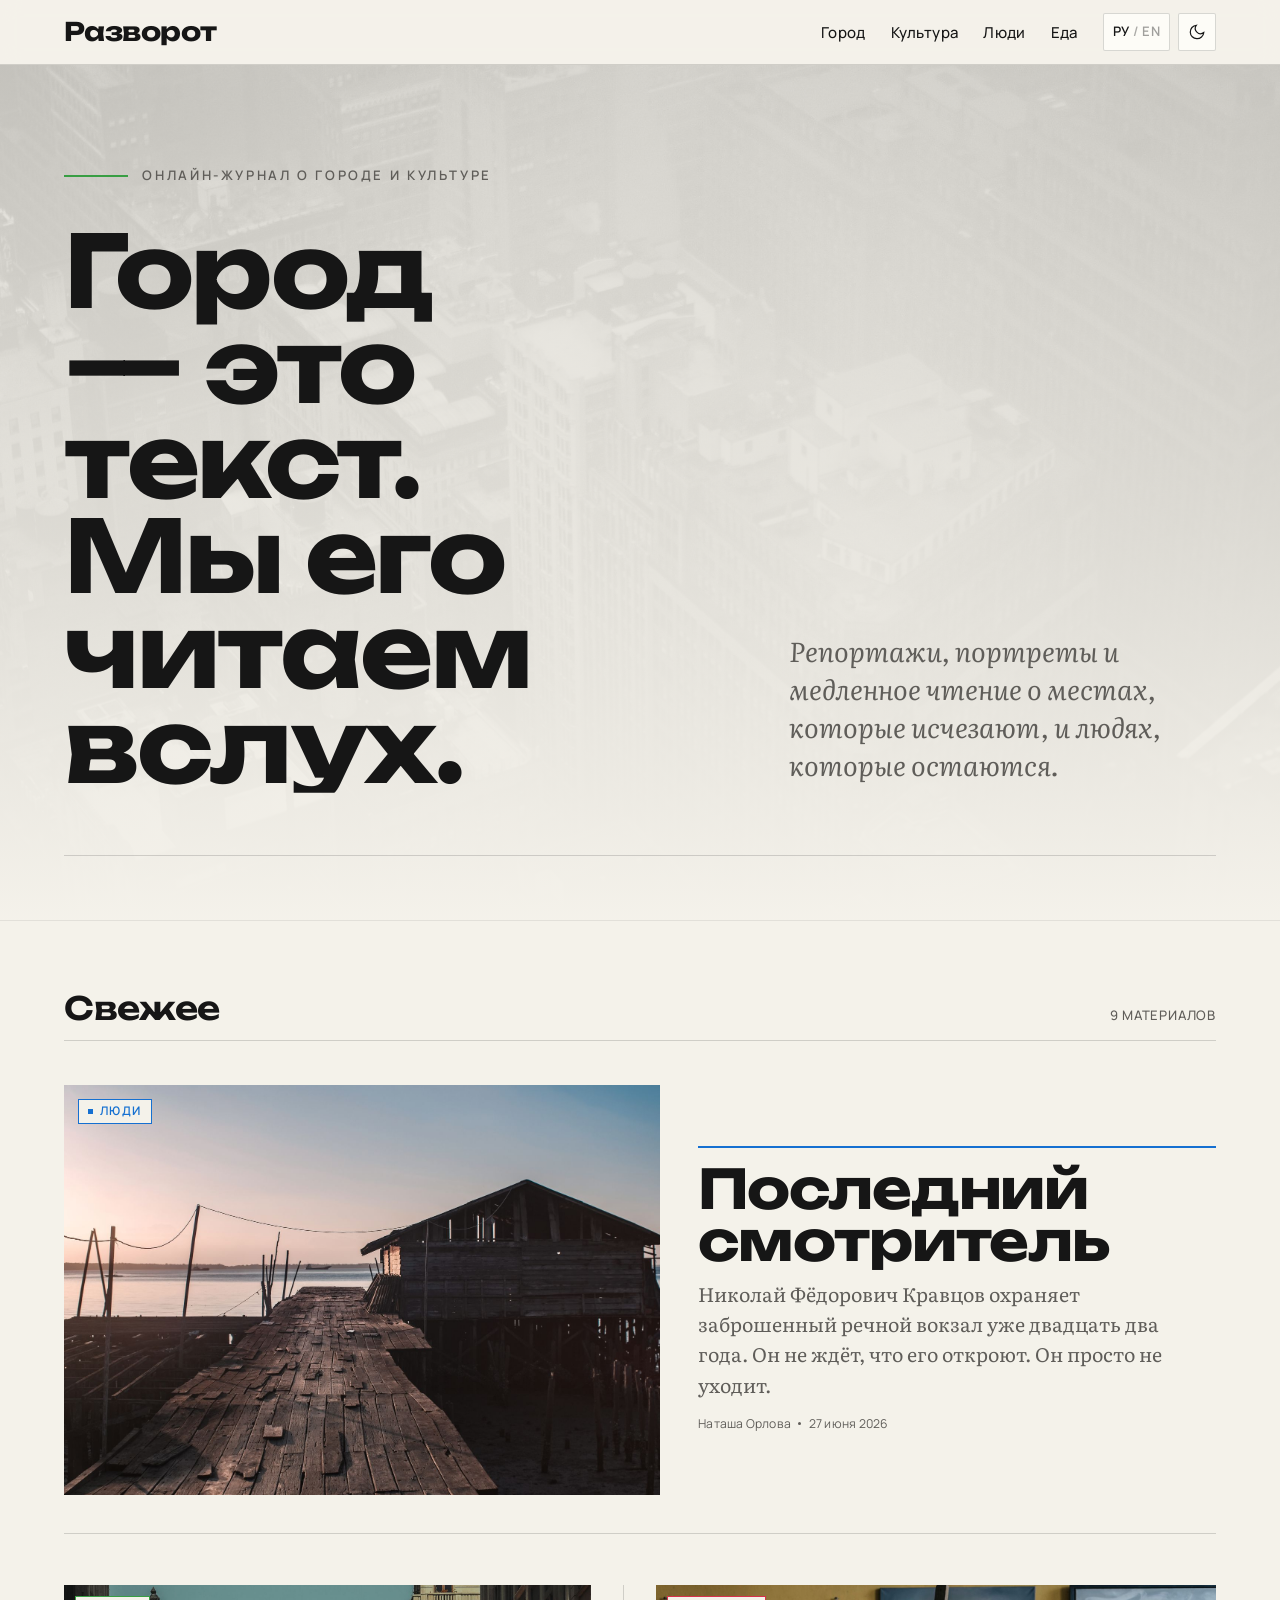
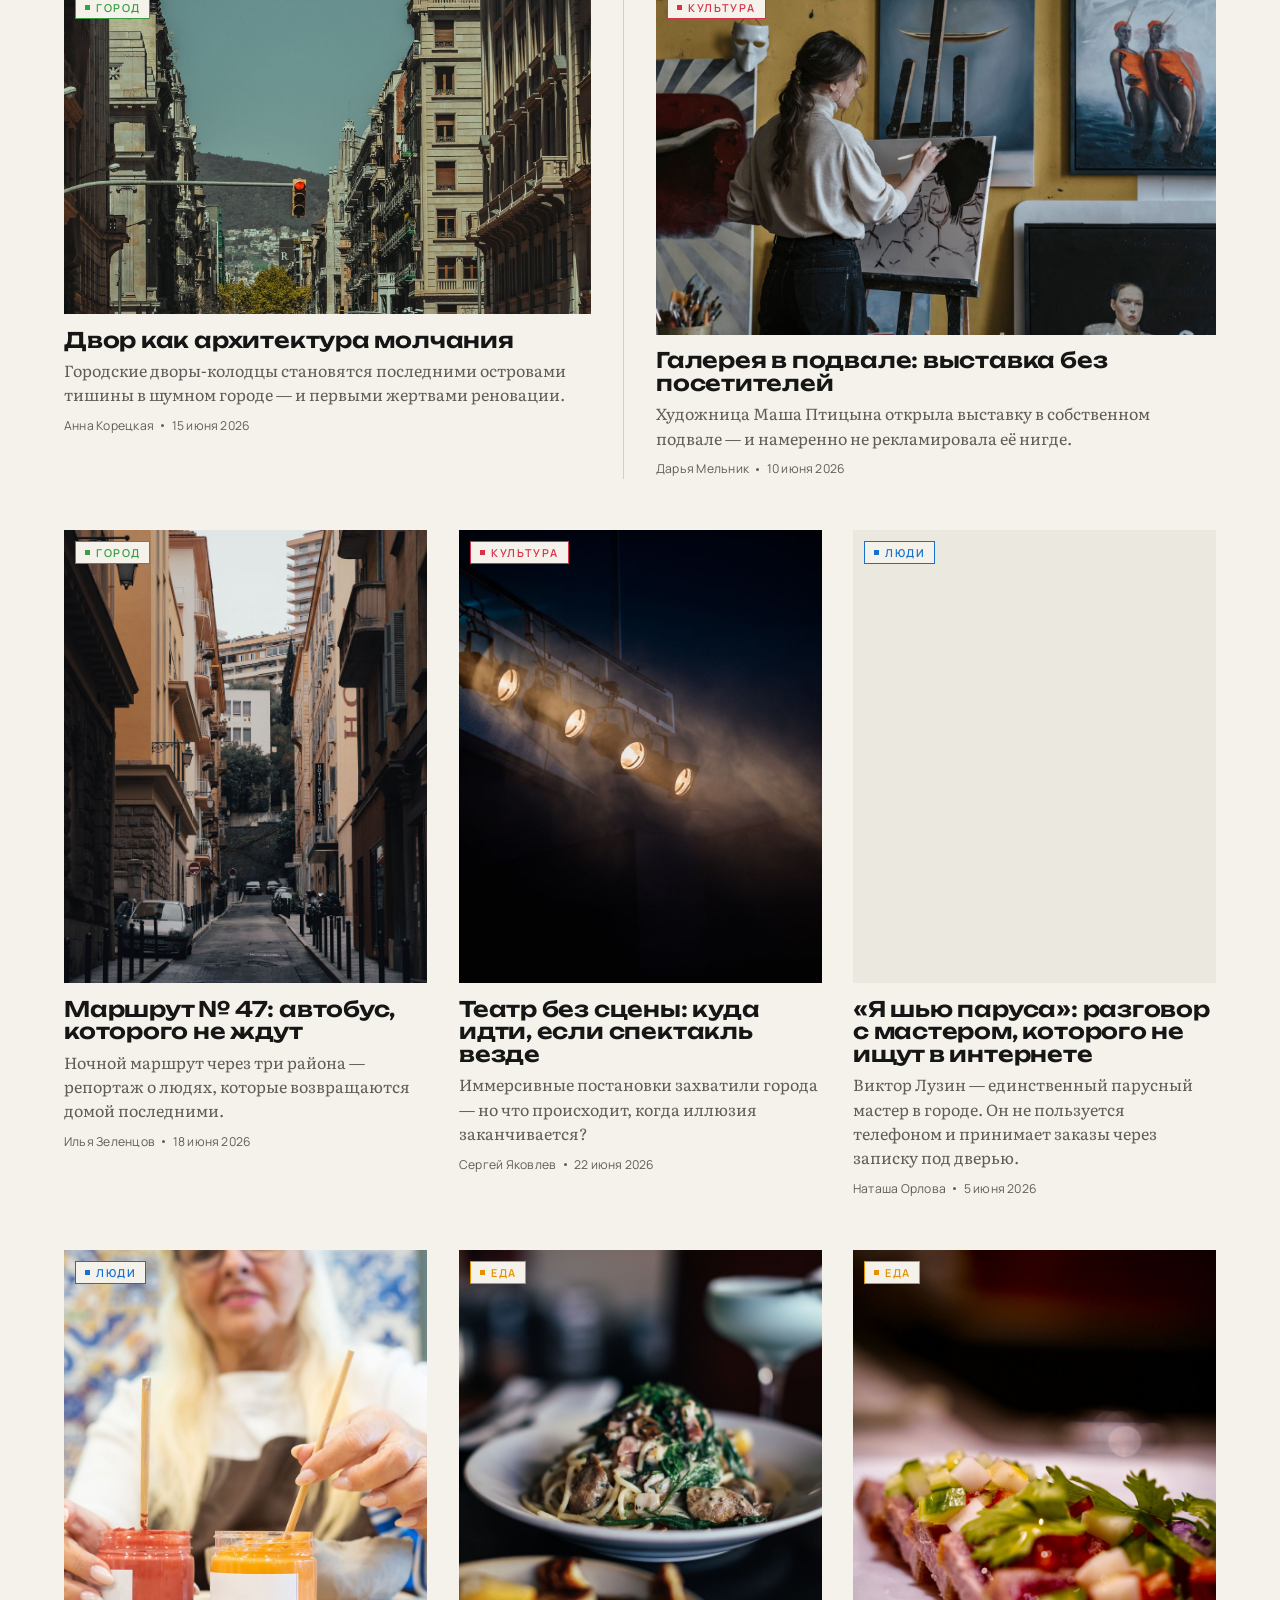
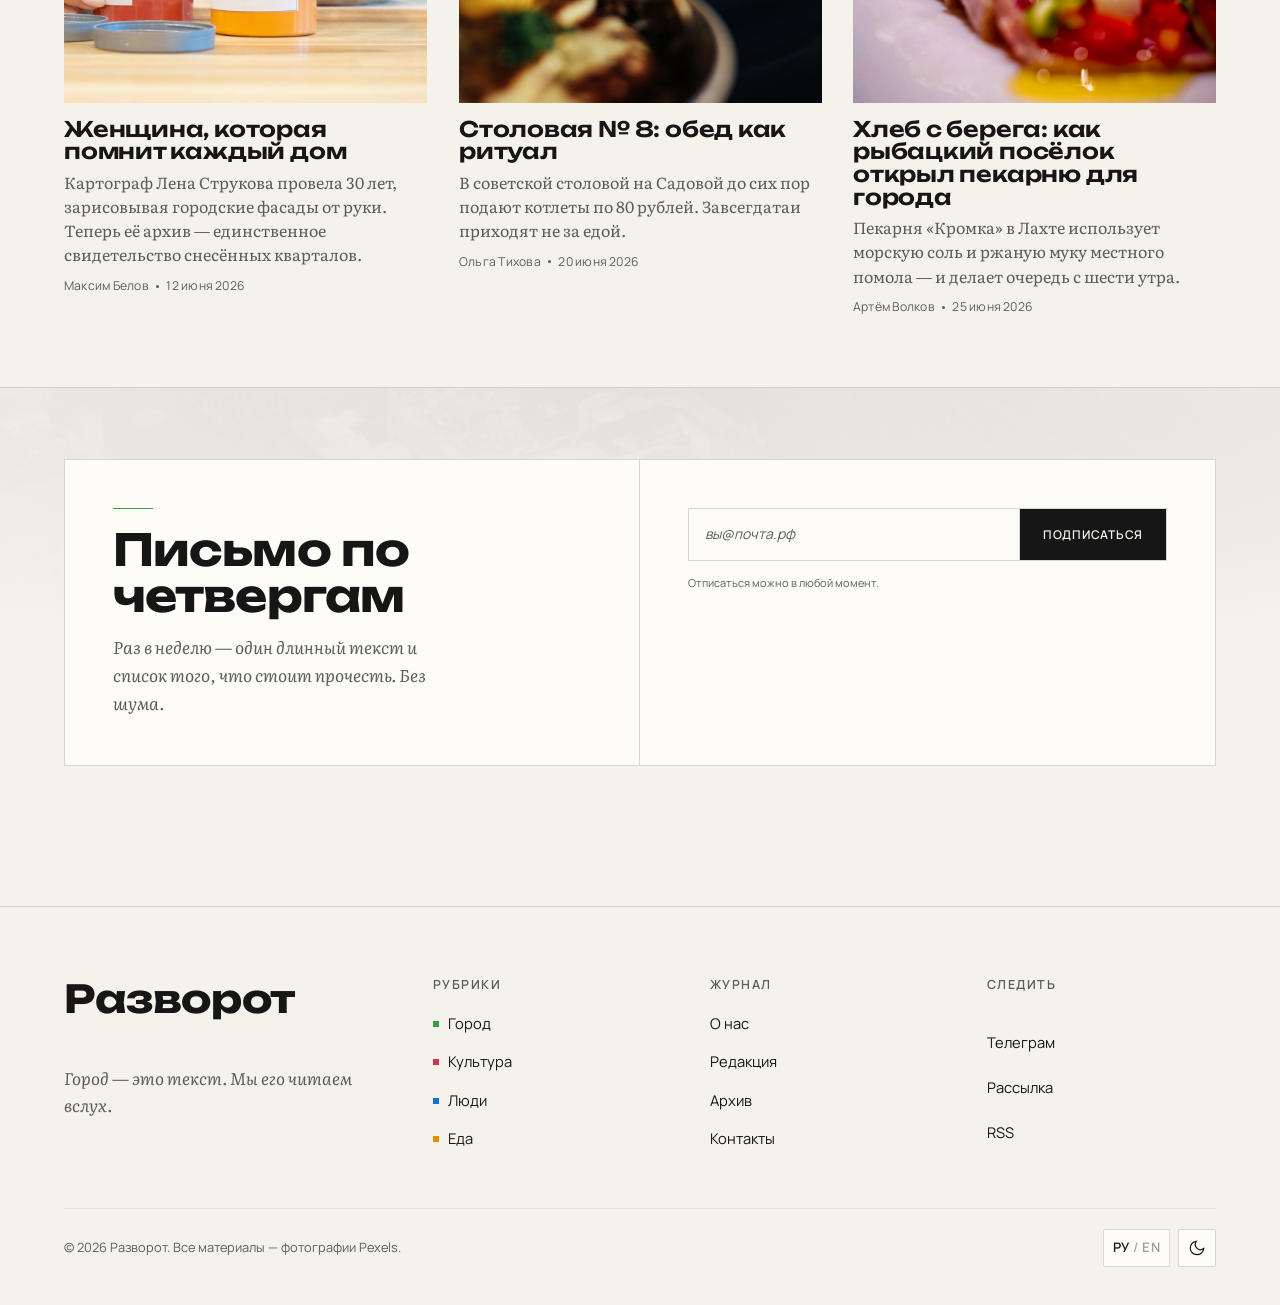
==== commit 7e1e8bf6: "Fix scroll-reveal hidden-content bug, replace mismatched stock photos, widen layout and refresh type" ====
--- a/index.html
+++ b/index.html
@@ -12,6 +12,9 @@
   <!-- Theme-before-paint (no FOUC) -->
   <script>
     (function () {
+      /* Mark JS active BEFORE paint — reveal.js hides content only under html.js,
+         so a no-JS / failed-JS load shows everything (progressive enhancement). */
+      document.documentElement.classList.add('js');
       try {
         var t = localStorage.getItem('razvorot-theme');
         if (!t) t = matchMedia('(prefers-color-scheme: dark)').matches ? 'dark' : 'light';
@@ -22,10 +25,10 @@
     })();
   </script>
 
-  <!-- Fonts: Unbounded (display) + Spectral (body) + Onest (ui), cyrillic+latin -->
+  <!-- Fonts: Unbounded (display) + Literata (body serif) + Manrope (ui), cyrillic+latin -->
   <link rel="preconnect" href="https://fonts.googleapis.com">
   <link rel="preconnect" href="https://fonts.gstatic.com" crossorigin>
-  <link href="https://fonts.googleapis.com/css2?family=Unbounded:wght@600;700&family=Spectral:ital,wght@0,400;0,500;1,400;1,500&family=Onest:wght@400;500;600&display=swap&subset=cyrillic,latin" rel="stylesheet">
+  <link href="https://fonts.googleapis.com/css2?family=Unbounded:wght@600;700;800&family=Literata:ital,wght@0,400;0,500;0,600;1,400;1,500&family=Manrope:wght@400;500;600;700&display=swap&subset=cyrillic,latin" rel="stylesheet">
 
   <!-- Styles -->
   <link rel="stylesheet" href="css/base.css">
@@ -155,8 +158,8 @@
             <div class="card__media">
               <div class="card__img-wrap">
                 <img class="card__img" src="img/culture-1.jpg" width="1600" height="1000" loading="lazy" decoding="async"
-                     data-alt-ru="Художественная выставка, традиционный наряд" data-alt-en="An art exhibition, traditional attire"
-                     alt="Художественная выставка, традиционный наряд">
+                     data-alt-ru="Художница за работой в мастерской среди картин" data-alt-en="An artist at work in her studio among paintings"
+                     alt="Художница за работой в мастерской среди картин">
               </div>
               <span class="card__kicker" data-ru="Культура" data-en="Culture">Культура</span>
             </div>
@@ -197,8 +200,8 @@
             <div class="card__media">
               <div class="card__img-wrap">
                 <img class="card__img" src="img/culture-2.jpg" width="1600" height="1067" loading="lazy" decoding="async"
-                     data-alt-ru="Люди в традиционных нарядах на фестивале" data-alt-en="People in traditional attire at a festival"
-                     alt="Люди в традиционных нарядах на фестивале">
+                     data-alt-ru="Сценический свет в дыму на иммерсивном спектакле" data-alt-en="Stage lights in haze at an immersive performance"
+                     alt="Сценический свет в дыму на иммерсивном спектакле">
               </div>
               <span class="card__kicker" data-ru="Культура" data-en="Culture">Культура</span>
             </div>
@@ -218,8 +221,8 @@
             <div class="card__media">
               <div class="card__img-wrap">
                 <img class="card__img" src="img/people-1.jpg" width="1600" height="2000" loading="lazy" decoding="async"
-                     data-alt-ru="Портрет в традиционном наряде" data-alt-en="A portrait in traditional attire"
-                     alt="Портрет в традиционном наряде">
+                     data-alt-ru="Пожилой мастер за швейной машиной в своей мастерской" data-alt-en="An elderly craftsman at his sewing machine in his workshop"
+                     alt="Пожилой мастер за швейной машиной в своей мастерской">
               </div>
               <span class="card__kicker" data-ru="Люди" data-en="People">Люди</span>
             </div>
@@ -238,9 +241,9 @@
           <a class="card" href="article.html" data-rubric="people" data-reveal>
             <div class="card__media">
               <div class="card__img-wrap">
-                <img class="card__img" src="img/people-2.jpg" width="1600" height="1067" loading="lazy" decoding="async"
-                     data-alt-ru="Люди с церемониальными посохами на улице" data-alt-en="People with ceremonial staffs outdoors"
-                     alt="Люди с церемониальными посохами на улице">
+                <img class="card__img" src="img/cartographer.jpg" width="1600" height="1200" loading="lazy" decoding="async"
+                     data-alt-ru="Картограф в архиве среди своих рисунков" data-alt-en="A cartographer in her archive among her drawings"
+                     alt="Картограф в архиве среди своих рисунков">
               </div>
               <span class="card__kicker" data-ru="Люди" data-en="People">Люди</span>
             </div>
--- a/css/base.css
+++ b/css/base.css
@@ -59,8 +59,13 @@
 
 /* ============================================================
    REVEAL CONTRACT — declared ONCE here. Blocks only toggle .is-revealed.
+   PROGRESSIVE ENHANCEMENT: content is fully visible by default. The
+   hidden pre-animation state is scoped to html.js — a class set by an
+   inline head script BEFORE paint. If JS is disabled, fails, or a
+   fast/keyboard scroll never fires the observer, nothing can ever stay
+   invisible. reveal.js still ONLY toggles .is-revealed (logic untouched).
    ============================================================ */
-[data-reveal] {
+html.js [data-reveal] {
   opacity: 0;
   transform: translateY(var(--reveal-shift));
   transition:
@@ -68,18 +73,21 @@
     transform var(--reveal-dur) var(--ease);
   will-change: opacity, transform;
 }
-[data-reveal].is-revealed {
+/* Revealed state must match the html.js-scoped hidden rule's specificity
+   (the html type selector in `html.js [data-reveal]` adds one element), so
+   scope the revealed rule under html.js too and let source order win. */
+html.js [data-reveal].is-revealed {
   opacity: 1;
   transform: none;
 }
 
 /* headline clip-wipe (kinetic masthead / titles) */
-[data-reveal-head] {
+html.js [data-reveal-head] {
   clip-path: inset(0 100% 0 0);
   transition: clip-path var(--reveal-dur) var(--ease-out);
   will-change: clip-path;
 }
-[data-reveal-head].is-revealed {
+html.js [data-reveal-head].is-revealed {
   clip-path: inset(0 0 0 0);
 }
 
@@ -92,7 +100,7 @@
     animation-duration: 0.001ms !important;
     transition-duration: 0.001ms !important;
   }
-  [data-reveal], [data-reveal-head] { opacity: 1; transform: none; clip-path: none; }
+  html.js [data-reveal], html.js [data-reveal-head] { opacity: 1; transform: none; clip-path: none; }
 }
 
 /* ============================================================
--- a/css/blocks/masthead.css
+++ b/css/blocks/masthead.css
@@ -9,9 +9,45 @@
    ============================================================ */
 
 .masthead {
-  padding-block: clamp(2.75rem, 6vw, 5.5rem) clamp(2rem, 4vw, 3.25rem);
+  position: relative;
+  isolation: isolate;                 /* contain the bg + scrim z-stack */
+  padding-block: clamp(3.5rem, 8vw, 7rem) clamp(2.5rem, 5vw, 4rem);
   border-bottom: var(--line-w) solid var(--line-soft);
+  overflow: clip;
 }
+
+/* Full-bleed photographic backdrop — foggy city, filtered to a quiet
+   texture so the kinetic type stays the hero. Sits behind everything (-2). */
+.masthead::before {
+  content: "";
+  position: absolute;
+  inset: 0;
+  z-index: -2;
+  background: url('../../img/masthead-bg.jpg') center / cover no-repeat;
+  /* grayscale + duotone-lean toward the city accent, muted so type wins */
+  filter: grayscale(1) contrast(1.05) brightness(1.05);
+  opacity: 0.5;
+}
+
+/* Theme-aware scrim: fade the photo into --bg at the bottom (where the
+   title sits) so contrast holds in BOTH light and dark themes. */
+.masthead::after {
+  content: "";
+  position: absolute;
+  inset: 0;
+  z-index: -1;
+  background: linear-gradient(
+    to bottom,
+    color-mix(in oklab, var(--bg) 55%, transparent) 0%,
+    color-mix(in oklab, var(--bg) 78%, transparent) 55%,
+    var(--bg) 100%
+  );
+  pointer-events: none;
+}
+
+/* Dark theme: the foggy photo already reads dark — lift the scrim a touch
+   so the texture stays visible while keeping AA on light ink. */
+html[data-theme="dark"] .masthead::before { opacity: 0.42; }
 
 /* Broadsheet measure: title gets its own column, tagline hangs in a
    second column on wide screens so the spread reads as a real masthead. */
--- a/css/blocks/newsletter.css
+++ b/css/blocks/newsletter.css
@@ -7,8 +7,35 @@
 
 /* ---- Section wrapper ---- */
 .newsletter {
+  position: relative;
+  isolation: isolate;
   padding-block: var(--section-gap);
   border-top: var(--line-w) solid var(--line);
+  overflow: clip;
+}
+
+/* Muted city texture behind the newsletter, faded into --bg so the boxed
+   form stays crisp. Duotone-lean toward the city/newsletter accent (lime). */
+.newsletter::before {
+  content: "";
+  position: absolute;
+  inset: 0;
+  z-index: -2;
+  background: url('../../img/masthead-bg.jpg') center / cover no-repeat;
+  filter: grayscale(1) brightness(1.05);
+  opacity: 0.18;
+}
+.newsletter::after {
+  content: "";
+  position: absolute;
+  inset: 0;
+  z-index: -1;
+  background: radial-gradient(
+    120% 90% at 50% 0%,
+    color-mix(in oklab, var(--bg) 40%, transparent) 0%,
+    var(--bg) 72%
+  );
+  pointer-events: none;
 }
 
 /* ---- Inner: two-column editorial split, boxed with hairlines ---- */
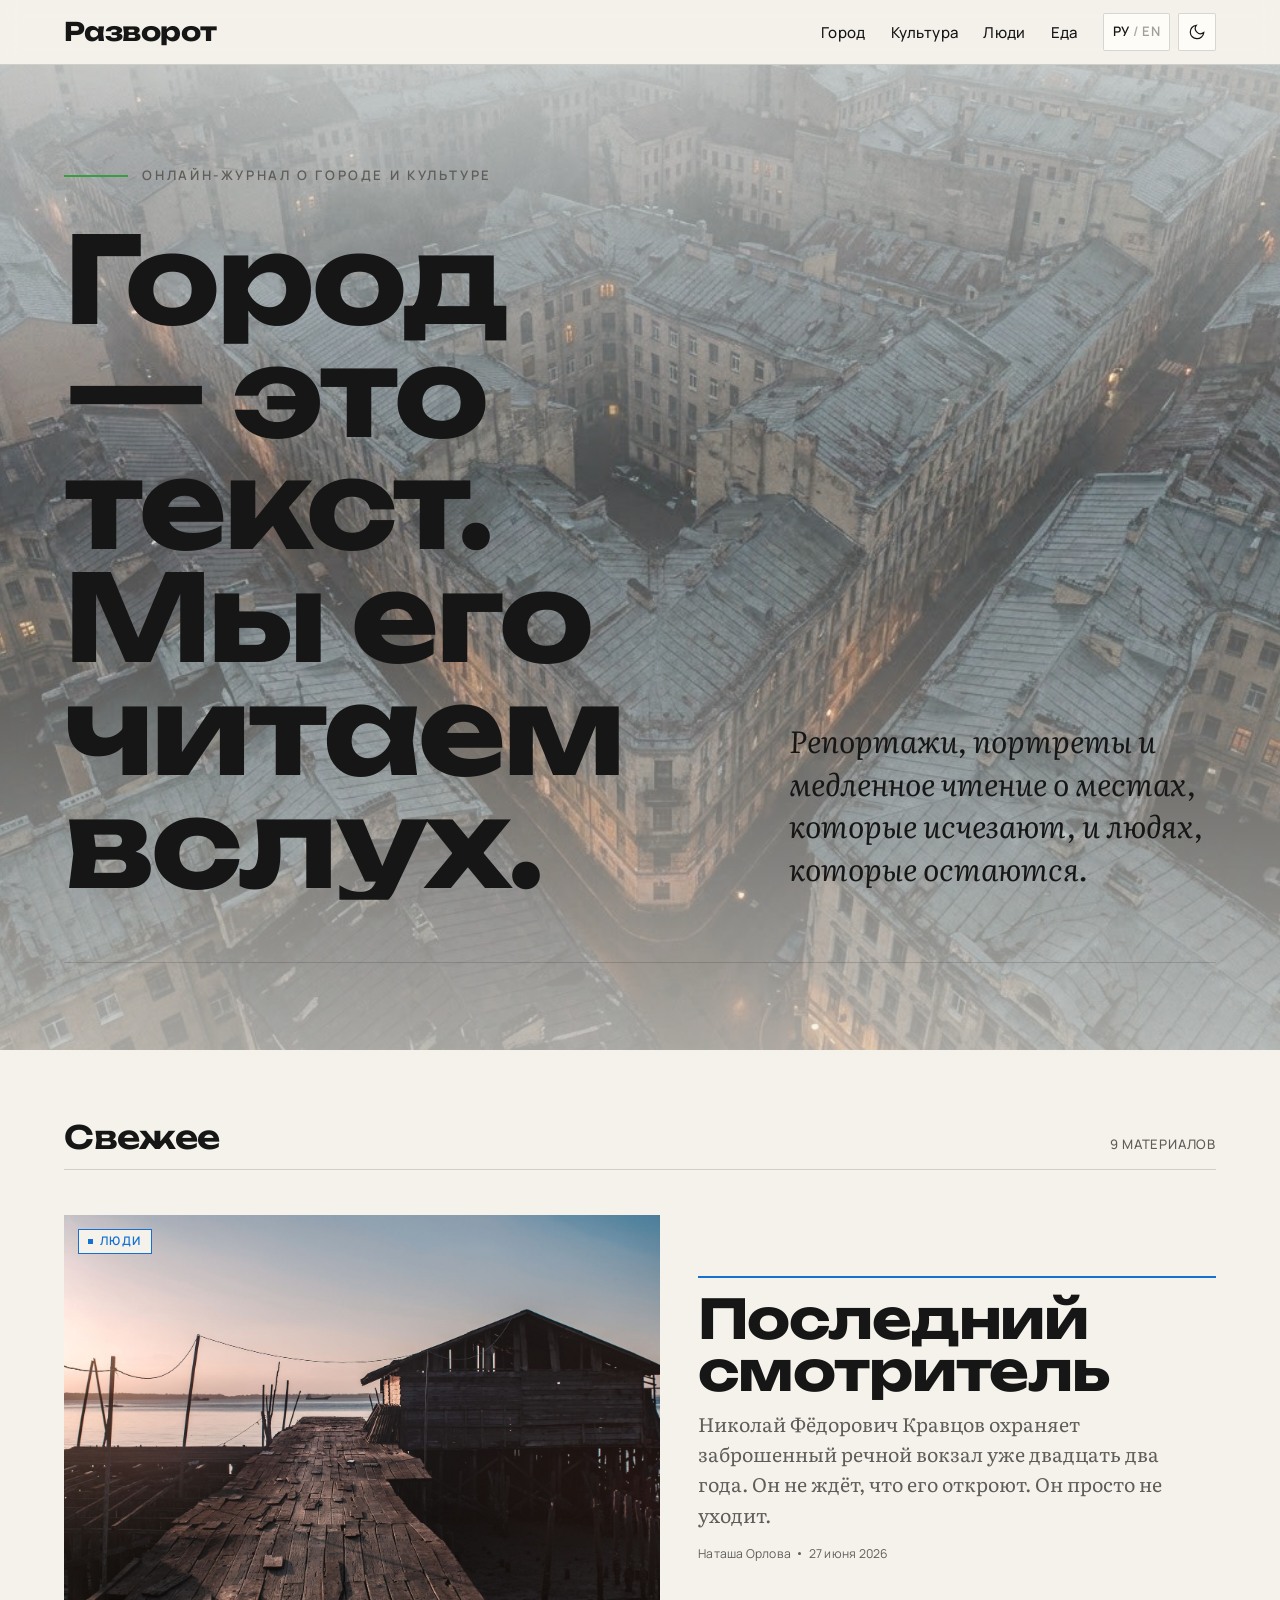
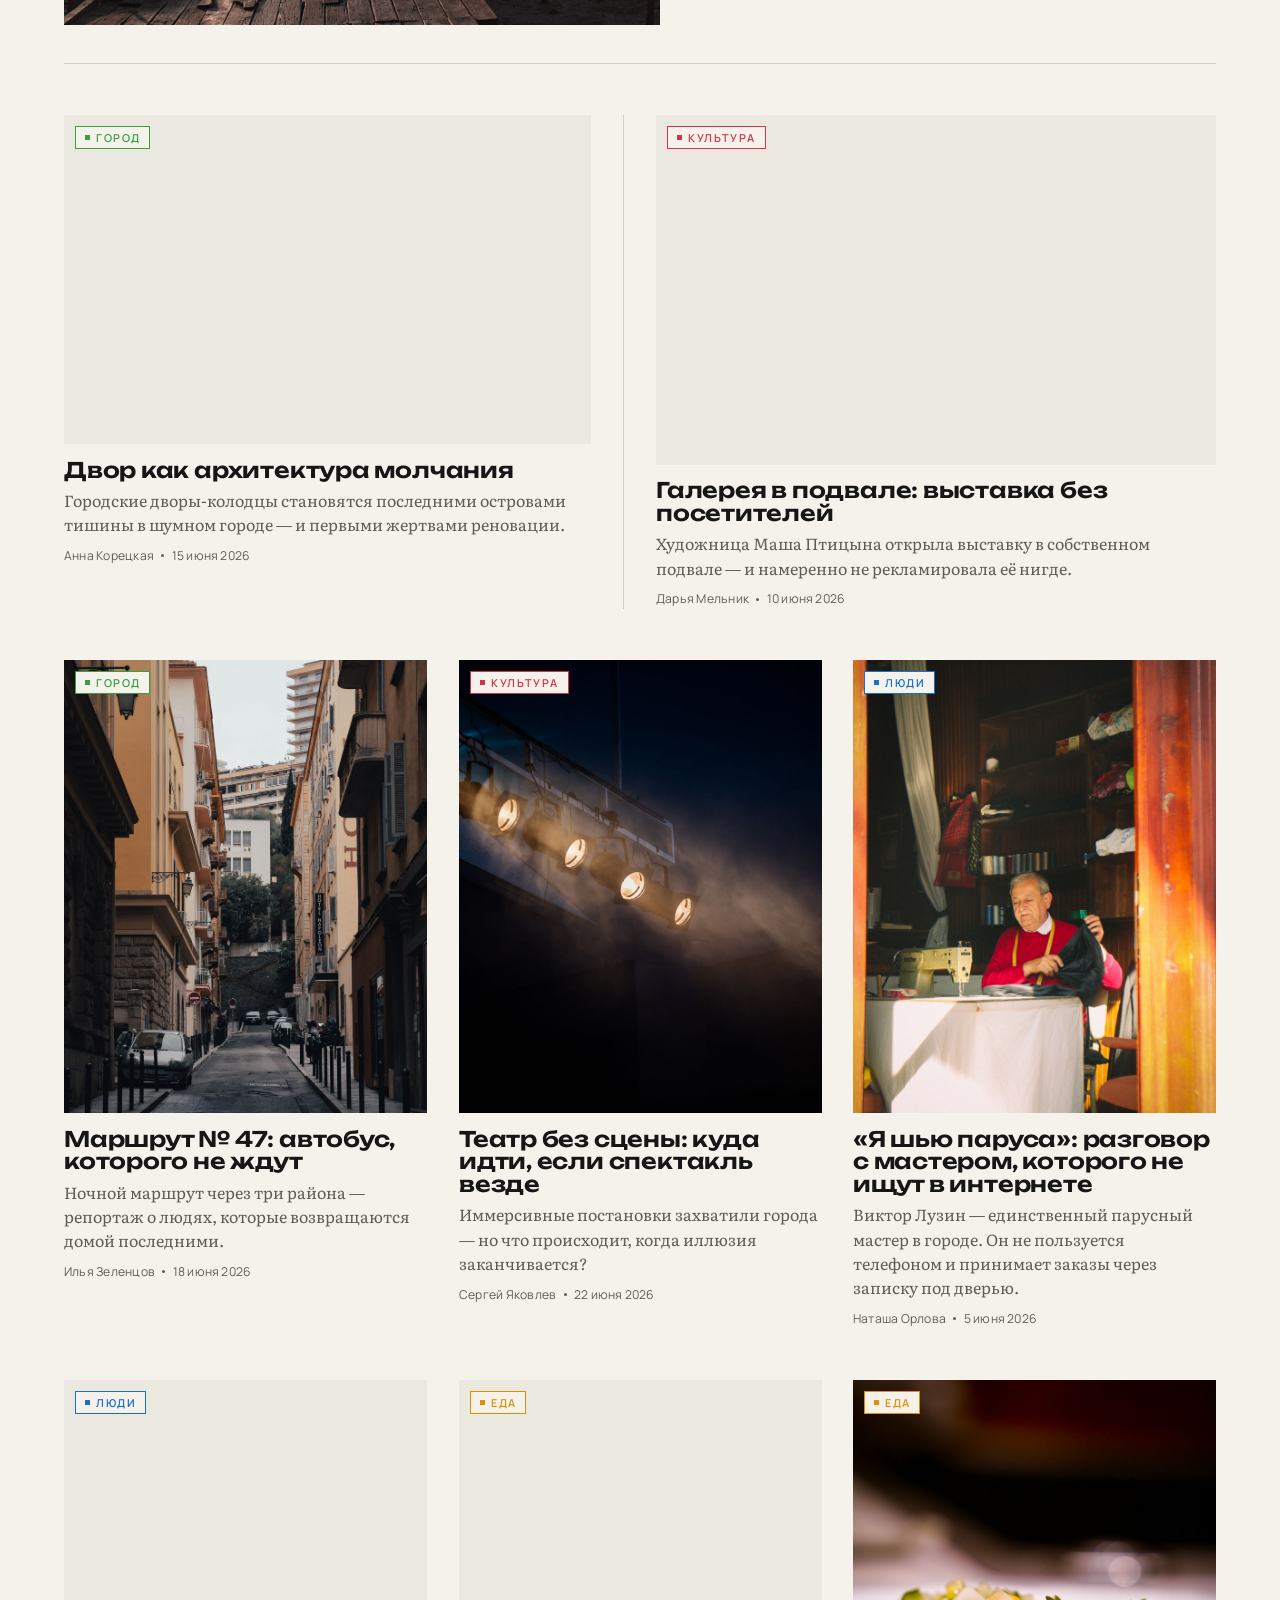
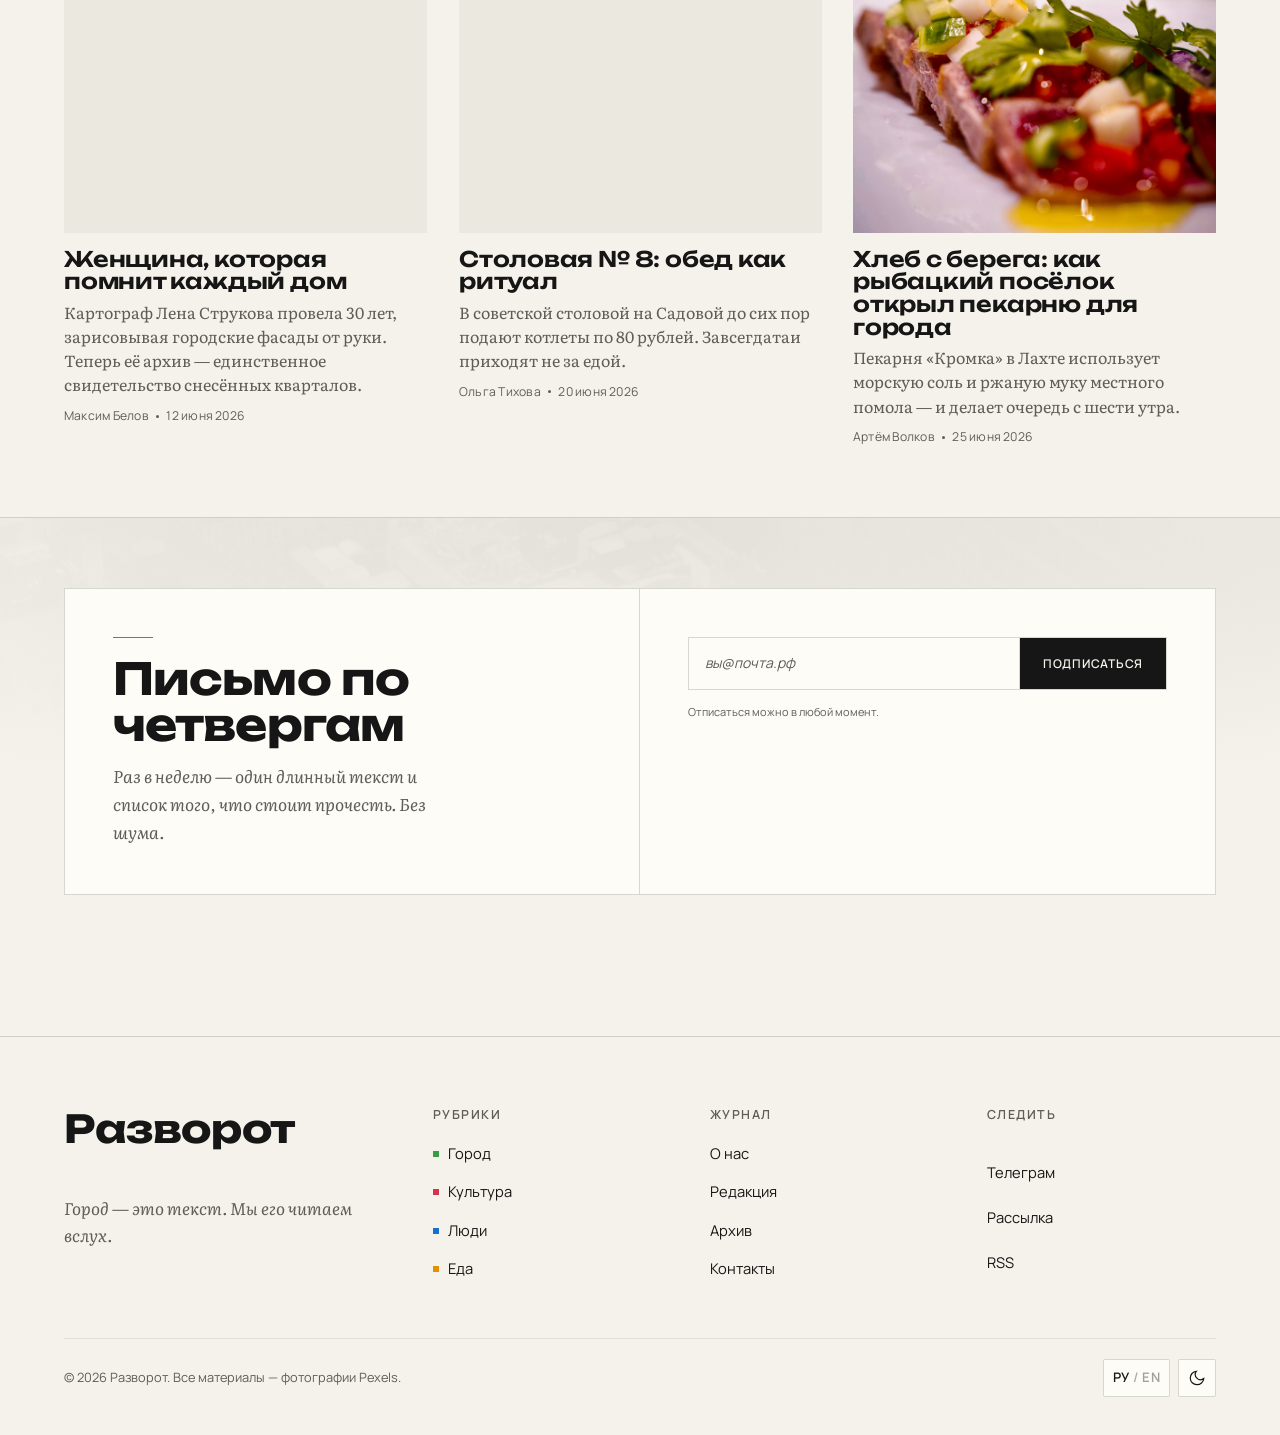
==== commit 810b1694: "Masthead with aerial city photo background, taller cover, eager-load top cards" ====
--- a/index.html
+++ b/index.html
@@ -136,7 +136,7 @@
           <a class="card card--wide" href="article.html" data-rubric="city" data-reveal style="--d:60ms">
             <div class="card__media">
               <div class="card__img-wrap">
-                <img class="card__img" src="img/city-1.jpg" width="1600" height="1000" loading="lazy" decoding="async"
+                <img class="card__img" src="img/city-1.jpg" width="1600" height="1000" loading="eager" decoding="async"
                      data-alt-ru="Городская улица с барьерами и архитектурой" data-alt-en="A city street with barriers and architecture"
                      alt="Городская улица с барьерами и архитектурой">
               </div>
@@ -157,7 +157,7 @@
           <a class="card card--wide" href="article.html" data-rubric="culture" data-reveal style="--d:120ms">
             <div class="card__media">
               <div class="card__img-wrap">
-                <img class="card__img" src="img/culture-1.jpg" width="1600" height="1000" loading="lazy" decoding="async"
+                <img class="card__img" src="img/culture-1.jpg" width="1600" height="1000" loading="eager" decoding="async"
                      data-alt-ru="Художница за работой в мастерской среди картин" data-alt-en="An artist at work in her studio among paintings"
                      alt="Художница за работой в мастерской среди картин">
               </div>
--- a/css/blocks/masthead.css
+++ b/css/blocks/masthead.css
@@ -11,26 +11,30 @@
 .masthead {
   position: relative;
   isolation: isolate;                 /* contain the bg + scrim z-stack */
-  padding-block: clamp(3.5rem, 8vw, 7rem) clamp(2.5rem, 5vw, 4rem);
+  min-height: 85svh;
+  display: flex;
+  align-items: flex-end;
+  padding-block: clamp(3.5rem, 8vw, 7rem) clamp(3rem, 7vw, 5.5rem);
   border-bottom: var(--line-w) solid var(--line-soft);
   overflow: clip;
 }
 
-/* Full-bleed photographic backdrop — foggy city, filtered to a quiet
-   texture so the kinetic type stays the hero. Sits behind everything (-2). */
+/* Full-bleed photographic backdrop — aerial dusk rooftops, gently
+   duotoned toward the journal palette. Sits behind everything (-2). */
 .masthead::before {
   content: "";
   position: absolute;
   inset: 0;
   z-index: -2;
-  background: url('../../img/masthead-bg.jpg') center / cover no-repeat;
-  /* grayscale + duotone-lean toward the city accent, muted so type wins */
-  filter: grayscale(1) contrast(1.05) brightness(1.05);
-  opacity: 0.5;
+  background: url('../../img/masthead-city.jpg') center / cover no-repeat;
+  /* light duotone lean, photo stays clearly visible */
+  filter: saturate(0.85) contrast(1.08) brightness(1.02);
+  opacity: 1;
 }
 
-/* Theme-aware scrim: fade the photo into --bg at the bottom (where the
-   title sits) so contrast holds in BOTH light and dark themes. */
+/* Theme-aware scrim: light veil top/bottom (heavier at the edges, lighter
+   center) in light theme so the photo shows through while the title
+   still reads. Dark theme uses a simple bottom-anchored gradient. */
 .masthead::after {
   content: "";
   position: absolute;
@@ -38,16 +42,25 @@
   z-index: -1;
   background: linear-gradient(
     to bottom,
-    color-mix(in oklab, var(--bg) 55%, transparent) 0%,
-    color-mix(in oklab, var(--bg) 78%, transparent) 55%,
-    var(--bg) 100%
+    color-mix(in oklab, var(--bg) 62%, transparent) 0%,
+    color-mix(in oklab, var(--bg) 28%, transparent) 42%,
+    color-mix(in oklab, var(--bg) 38%, transparent) 60%,
+    color-mix(in oklab, var(--bg) 68%, transparent) 100%
   );
   pointer-events: none;
 }
 
-/* Dark theme: the foggy photo already reads dark — lift the scrim a touch
-   so the texture stays visible while keeping AA on light ink. */
-html[data-theme="dark"] .masthead::before { opacity: 0.42; }
+/* Dark theme: let the photo read almost bare, just a bottom pool of
+   darkness so the title sits on solid ground. */
+html[data-theme="dark"] .masthead::before { filter: saturate(0.8) contrast(1.1) brightness(0.85); }
+html[data-theme="dark"] .masthead::after {
+  background: linear-gradient(
+    to bottom,
+    color-mix(in oklab, var(--bg) 10%, transparent) 0%,
+    color-mix(in oklab, var(--bg) 8%, transparent) 45%,
+    color-mix(in oklab, var(--bg) 60%, transparent) 100%
+  );
+}
 
 /* Broadsheet measure: title gets its own column, tagline hangs in a
    second column on wide screens so the spread reads as a real masthead. */
@@ -82,8 +95,8 @@
 .masthead__title {
   font-family: var(--font-head);
   font-weight: 700;
-  font-size: clamp(2.5rem, 1.6rem + 7vw, 6.25rem);
-  line-height: 0.95;
+  font-size: clamp(2.75rem, 1.5rem + 8.5vw, 7.5rem);
+  line-height: 0.94;
   letter-spacing: -0.025em;
   text-wrap: balance;
   max-width: 18ch;
@@ -100,9 +113,9 @@
   font-family: var(--font-body);
   font-style: italic;
   font-weight: 400;
-  font-size: clamp(1.1rem, 0.98rem + 0.95vw, 1.7rem);
+  font-size: clamp(1.2rem, 1.02rem + 1.1vw, 1.9rem);
   line-height: 1.4;
-  color: var(--muted);
+  color: var(--ink);
   max-width: 42ch;
 }
 
@@ -140,7 +153,34 @@
    Reuse the SAME selectors; just relax the spread back to stacked.
    ============================================================ */
 @media (max-width: 540px) {
-  .masthead { padding-block: clamp(2.25rem, 9vw, 3rem) 2rem; }
+  .masthead {
+    min-height: 78svh;
+    padding-block: clamp(2.25rem, 9vw, 3rem) 2.25rem;
+  }
   .masthead__title { max-width: 100%; }
   .masthead__tagline { max-width: 100%; }
 }
+
+/* ---- Bottom fade: dissolve the masthead's border edge into the page
+   bg so the photo feels like it breathes into the «Свежее» feed rather
+   than cutting off hard. ---- */
+.masthead {
+  border-bottom: none;
+}
+.masthead::after {
+  /* extend scrim gradient slightly past the box for a soft hand-off */
+  bottom: -1px;
+}
+.masthead + .lenta {
+  position: relative;
+}
+.masthead + .lenta::before {
+  content: "";
+  position: absolute;
+  top: -1px;
+  left: 0;
+  right: 0;
+  height: clamp(2rem, 5vw, 4rem);
+  background: linear-gradient(to bottom, var(--bg), transparent);
+  pointer-events: none;
+}
